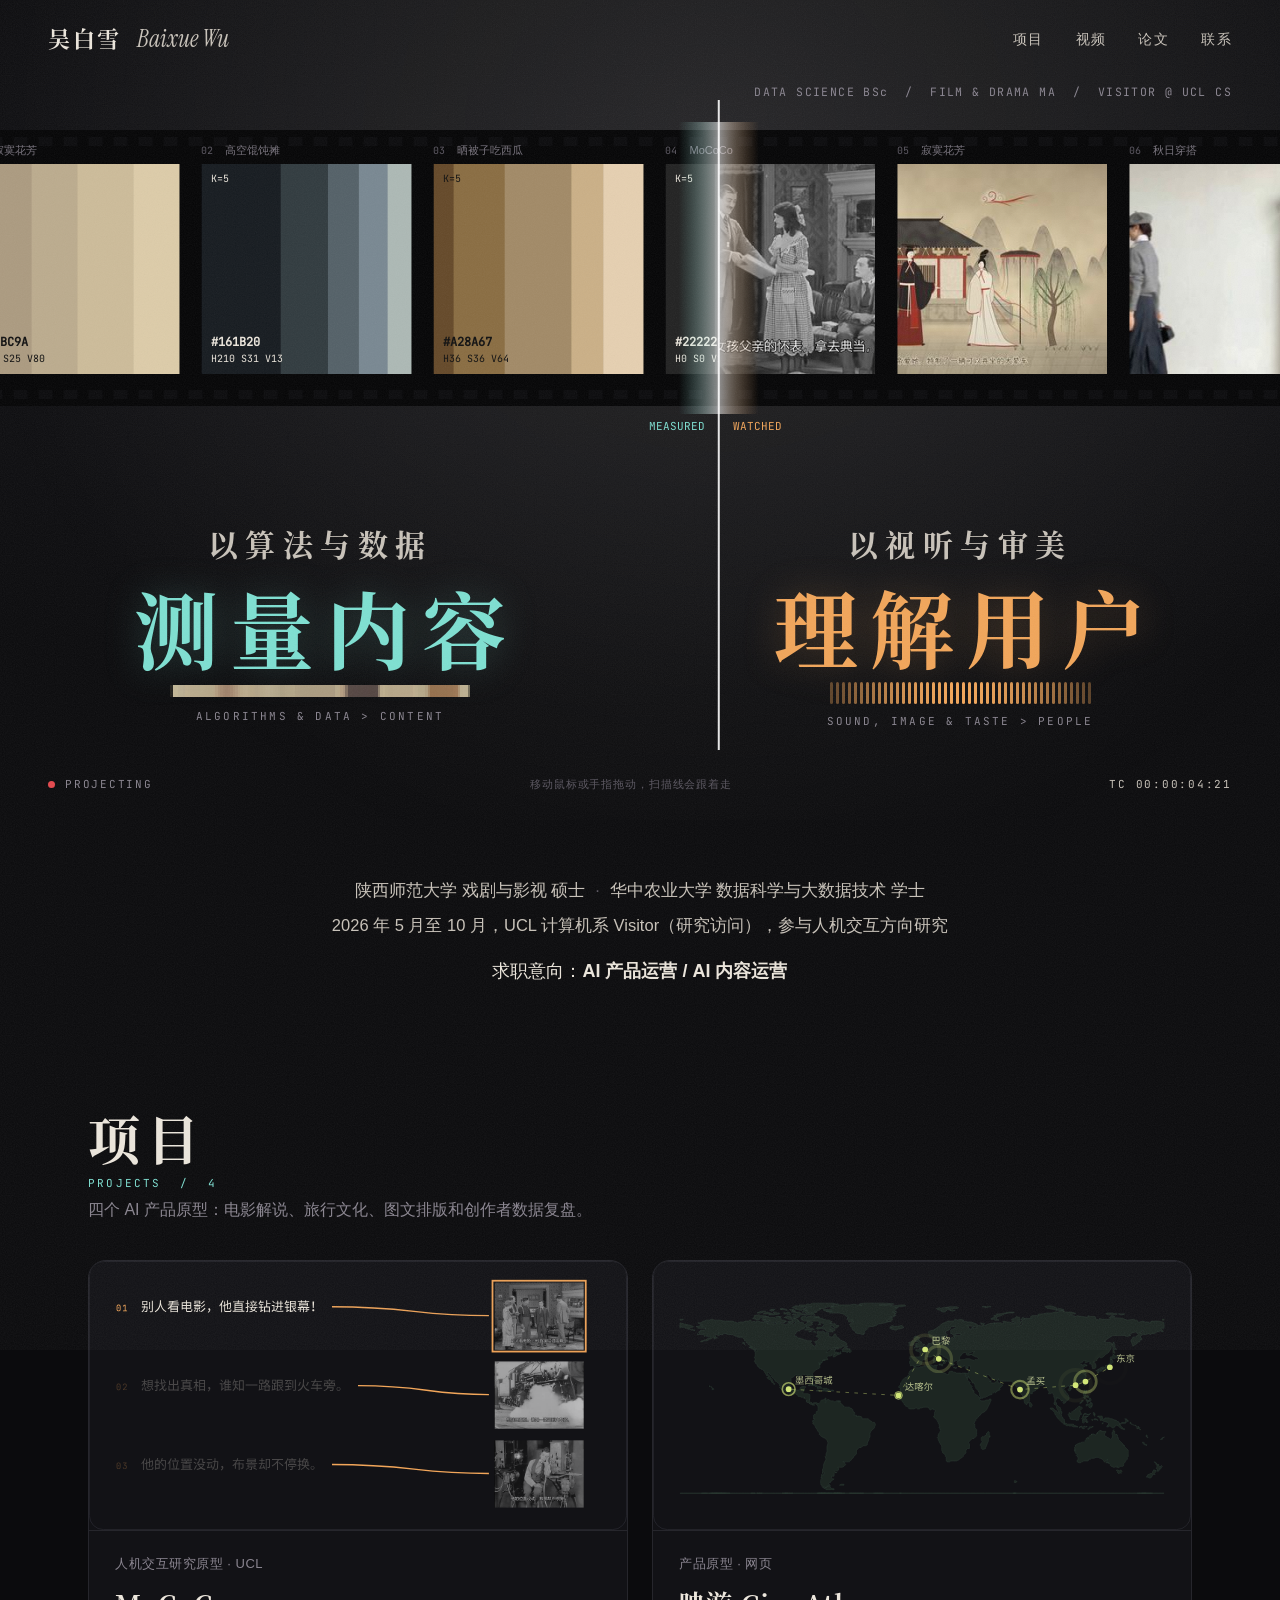
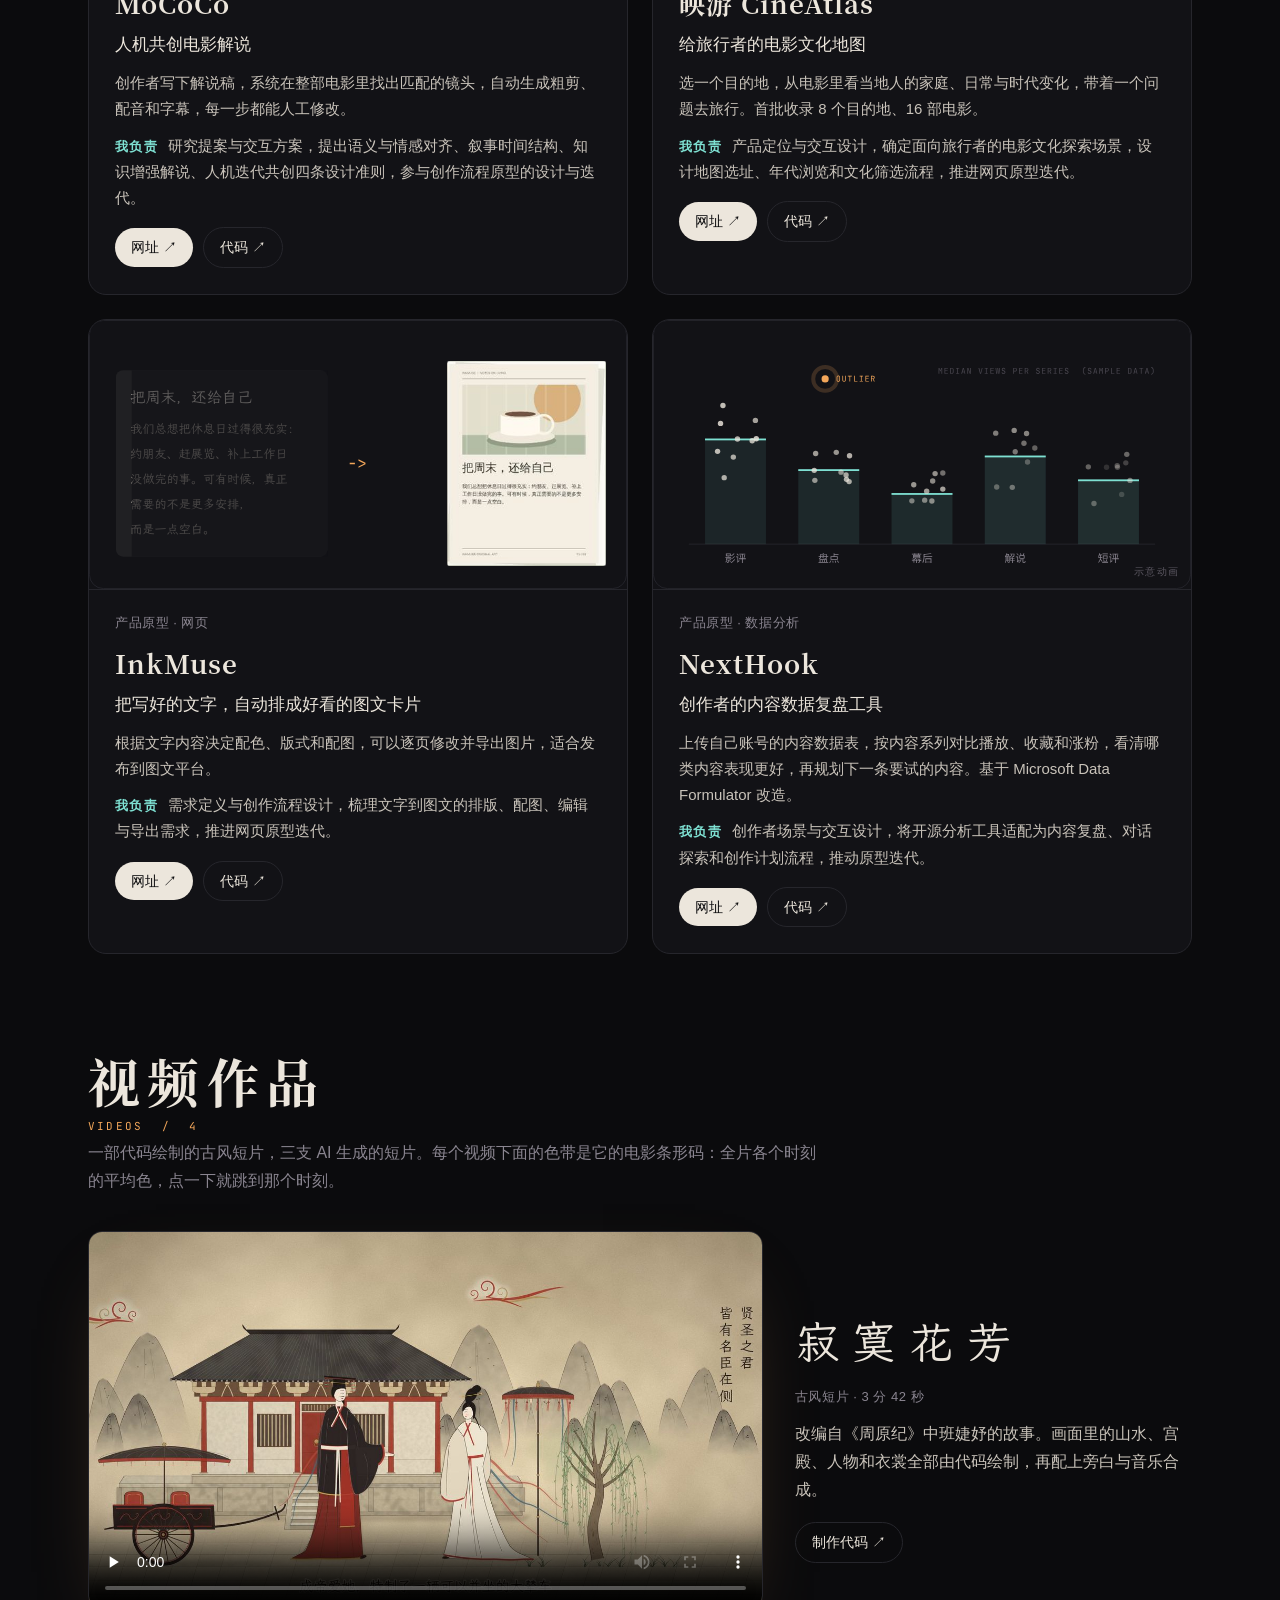
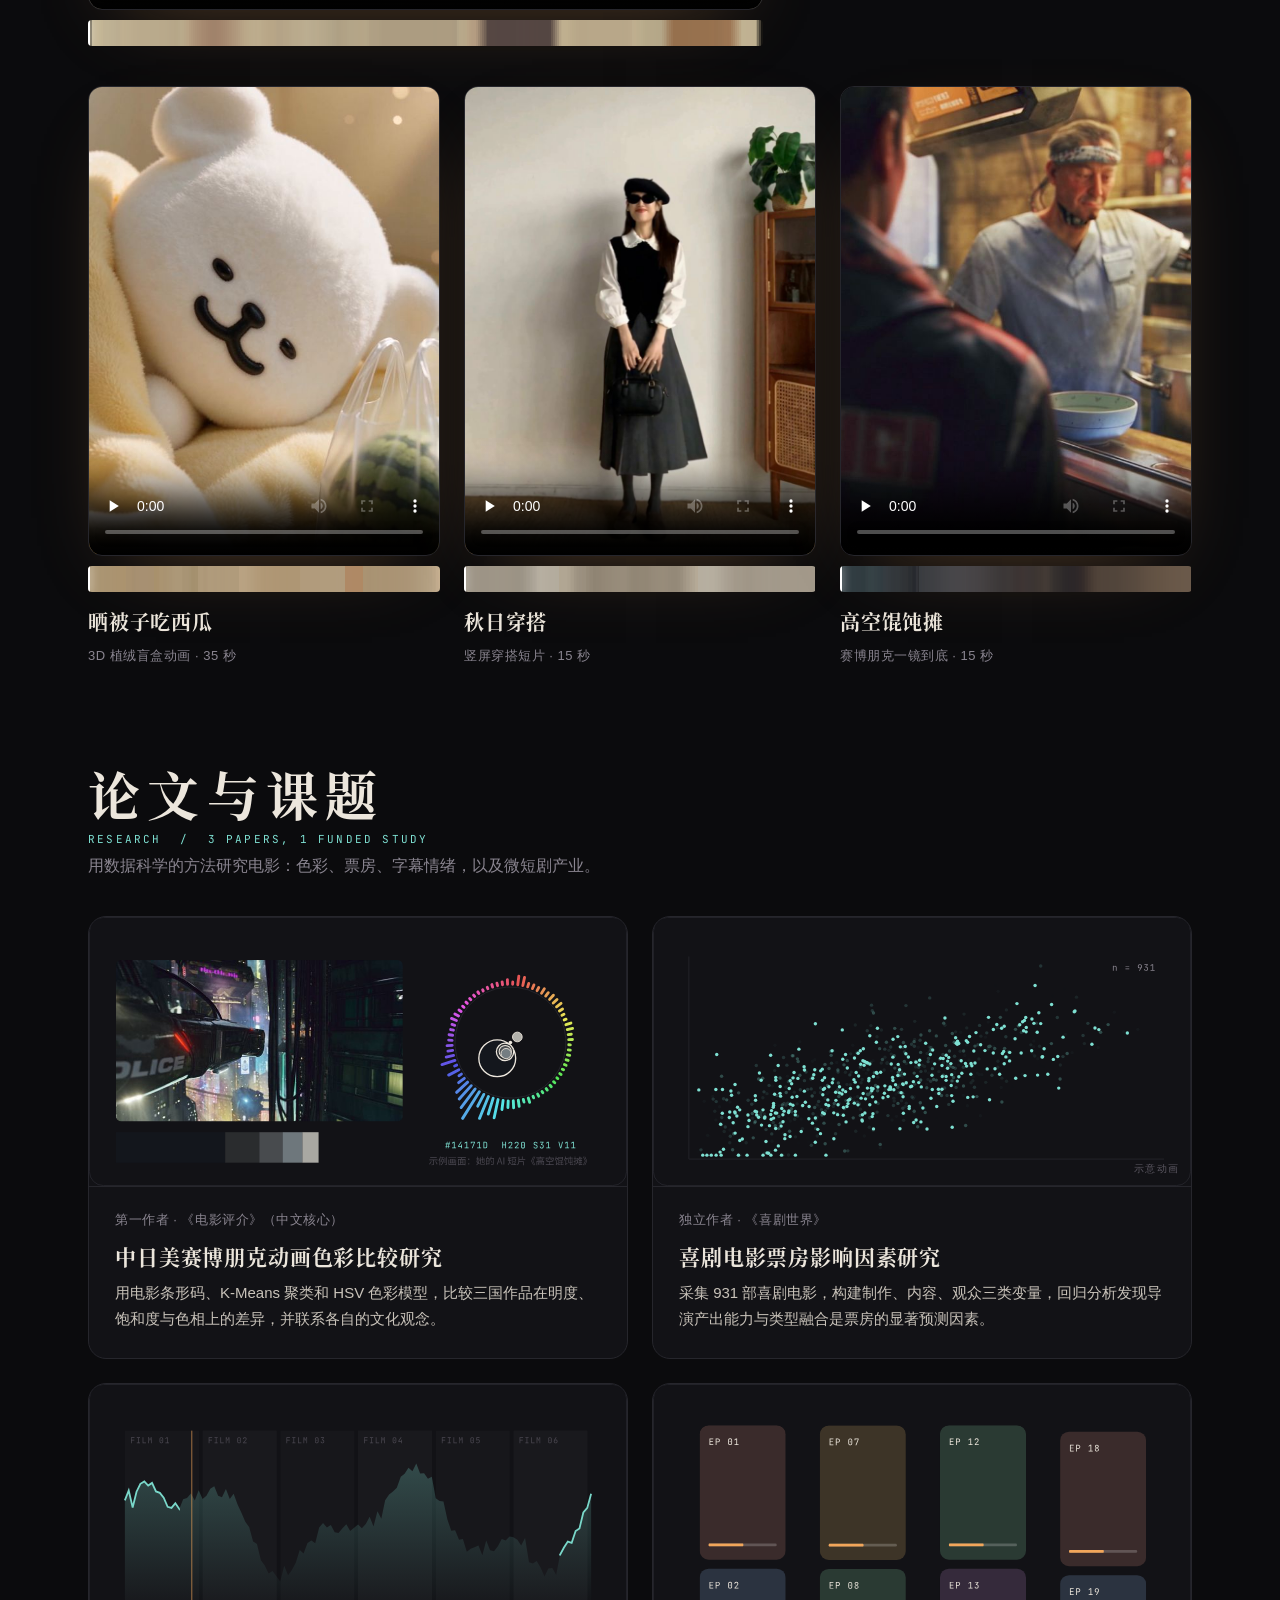
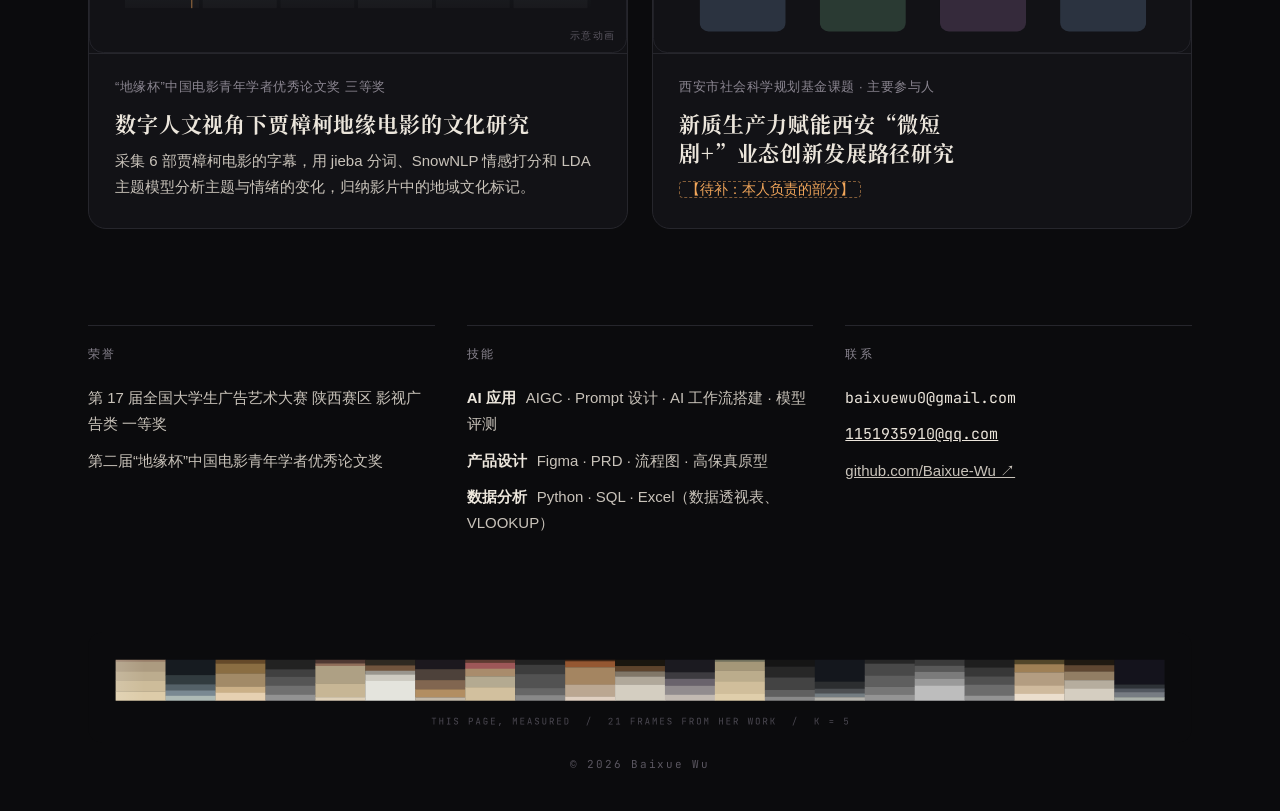
==== index.html @ 9d202439 "Present concise skills and remove obsolete placeholders" ====
<!doctype html>
<html lang="zh-CN">
<head>
<meta charset="utf-8">
<meta name="viewport" content="width=device-width, initial-scale=1, viewport-fit=cover">
<title>吴白雪 Baixue Wu</title>
<meta name="description" content="吴白雪的作品集：AI 产品原型、视频作品与电影数据研究。">
<meta property="og:title" content="吴白雪 Baixue Wu">
<meta property="og:description" content="以算法与数据测量内容，以视听与审美理解用户。">
<meta property="og:image" content="media/video/jimo.jpg">
<link rel="preload" href="assets/fonts/serif-sc.woff2" as="font" type="font/woff2" crossorigin>
<link rel="preload" href="assets/fonts/mono.woff2" as="font" type="font/woff2" crossorigin>
<link rel="stylesheet" href="css/site.css">
</head>
<body>
<div class="grain" aria-hidden="true"></div>

<header class="nav" id="nav">
  <a class="brand" href="#top">吴白雪 <i>Baixue Wu</i></a>
  <nav aria-label="页面导航">
    <a href="#projects">项目</a>
    <a href="#videos">视频</a>
    <a href="#research">论文</a>
    <a href="#contact">联系</a>
  </nav>
</header>

<main id="top">

<section class="hero" id="hero" aria-label="首屏：胶片经过扫描线，左侧是画面的色彩数据，右侧是画面本身">
  <canvas id="reel"></canvas>
  <p class="facts">DATA SCIENCE BSc &nbsp;/&nbsp; FILM &amp; DRAMA MA &nbsp;/&nbsp; VISITOR @ UCL CS</p>
  <div class="slogan">
    <div class="half data">
      <p class="small">以算法与数据</p>
      <p class="big"><span>测量内容</span></p>
      <div class="underline barcode-line" id="sloganBarcode" aria-hidden="true"></div>
      <p class="en">ALGORITHMS &amp; DATA &gt; CONTENT</p>
    </div>
    <div class="half film">
      <p class="small">以视听与审美</p>
      <p class="big"><span>理解用户</span></p>
      <div class="underline wave-line" id="sloganWave" aria-hidden="true"></div>
      <p class="en">SOUND, IMAGE &amp; TASTE &gt; PEOPLE</p>
    </div>
  </div>
  <div class="hero-foot">
    <span><i class="lamp"></i>PROJECTING</span>
    <span class="hint">移动鼠标或手指拖动，扫描线会跟着走</span>
    <span id="tc">TC 00:00:00</span>
  </div>
</section>

<section class="intro">
  <p>陕西师范大学 戏剧与影视 硕士<span class="sep">·</span>华中农业大学 数据科学与大数据技术 学士</p>
  <p>2026 年 5 月至 10 月，UCL 计算机系 Visitor（研究访问），参与人机交互方向研究</p>
  <p class="want">求职意向：<b>AI 产品运营 / AI 内容运营</b></p>
</section>

<section class="block" id="projects">
  <header class="block-head">
    <h2>项目</h2>
    <p class="en">PROJECTS &nbsp;/&nbsp; 4</p>
    <p class="note">四个 AI 产品原型：电影解说、旅行文化、图文排版和创作者数据复盘。</p>
  </header>
  <div class="grid two">
    <article class="card">
      <figure class="vis"><img src="assets/cards/mococo.svg" alt="解说稿逐句连到匹配的电影镜头" loading="lazy"></figure>
      <div class="body">
        <p class="kicker">人机交互研究原型 · UCL</p>
        <h3>MoCoCo</h3>
        <p class="lede">人机共创电影解说</p>
        <p>创作者写下解说稿，系统在整部电影里找出匹配的镜头，自动生成粗剪、配音和字幕，每一步都能人工修改。</p>
        <p class="role"><b>我负责</b>研究提案与交互方案，提出语义与情感对齐、叙事时间结构、知识增强解说、人机迭代共创四条设计准则，参与创作流程原型的设计与迭代。</p>
        <p class="links"><a class="btn" href="https://baixue-wu.github.io/MoCoCo/" target="_blank" rel="noopener">网址 ↗</a><a class="btn ghost" href="https://github.com/Baixue-Wu/MoCoCo" target="_blank" rel="noopener">代码 ↗</a></p>
      </div>
    </article>
    <article class="card">
      <figure class="vis"><img src="assets/cards/cineatlas.svg" alt="世界地图上 8 个目的地依次闪动" loading="lazy"></figure>
      <div class="body">
        <p class="kicker">产品原型 · 网页</p>
        <h3>映游 CineAtlas</h3>
        <p class="lede">给旅行者的电影文化地图</p>
        <p>选一个目的地，从电影里看当地人的家庭、日常与时代变化，带着一个问题去旅行。首批收录 8 个目的地、16 部电影。</p>
        <p class="role"><b>我负责</b>产品定位与交互设计，确定面向旅行者的电影文化探索场景，设计地图选址、年代浏览和文化筛选流程，推进网页原型迭代。</p>
        <p class="links"><a class="btn" href="CineAtlas/" target="_blank" rel="noopener">网址 ↗</a><a class="btn ghost" href="https://github.com/Baixue-Wu/CineAtlas" target="_blank" rel="noopener">代码 ↗</a></p>
      </div>
    </article>
    <article class="card">
      <figure class="vis"><img src="assets/cards/inkmuse.svg" alt="一段文字排成图文卡片" loading="lazy"></figure>
      <div class="body">
        <p class="kicker">产品原型 · 网页</p>
        <h3>InkMuse</h3>
        <p class="lede">把写好的文字，自动排成好看的图文卡片</p>
        <p>根据文字内容决定配色、版式和配图，可以逐页修改并导出图片，适合发布到图文平台。</p>
        <p class="role"><b>我负责</b>需求定义与创作流程设计，梳理文字到图文的排版、配图、编辑与导出需求，推进网页原型迭代。</p>
        <p class="links"><a class="btn" href="InkMuse/" target="_blank" rel="noopener">网址 ↗</a><a class="btn ghost" href="https://github.com/Baixue-Wu/InkMuse" target="_blank" rel="noopener">代码 ↗</a></p>
      </div>
    </article>
    <article class="card">
      <figure class="vis"><img src="assets/cards/nexthook.svg" alt="按内容系列对比的柱状图与单条内容散点" loading="lazy"><figcaption>示意动画</figcaption></figure>
      <div class="body">
        <p class="kicker">产品原型 · 数据分析</p>
        <h3>NextHook</h3>
        <p class="lede">创作者的内容数据复盘工具</p>
        <p>上传自己账号的内容数据表，按内容系列对比播放、收藏和涨粉，看清哪类内容表现更好，再规划下一条要试的内容。基于 Microsoft Data Formulator 改造。</p>
        <p class="role"><b>我负责</b>创作者场景与交互设计，将开源分析工具适配为内容复盘、对话探索和创作计划流程，推动原型迭代。</p>
        <p class="links"><a class="btn" href="NextHook/" target="_blank" rel="noopener">网址 ↗</a><a class="btn ghost" href="https://github.com/Baixue-Wu/NextHook" target="_blank" rel="noopener">代码 ↗</a></p>
      </div>
    </article>
  </div>
</section>

<section class="block" id="videos">
  <header class="block-head">
    <h2>视频作品</h2>
    <p class="en">VIDEOS &nbsp;/&nbsp; 4</p>
    <p class="note">一部代码绘制的古风短片，三支 AI 生成的短片。每个视频下面的色带是它的电影条形码：全片各个时刻的平均色，点一下就跳到那个时刻。</p>
  </header>

  <article class="film feature">
    <div class="screen"><video id="v-jimo" preload="none" controls playsinline poster="media/video/jimo.jpg"><source src="media/video/jimo.mp4" type="video/mp4"></video></div>
    <div class="barcode" data-video="v-jimo" data-barcode="jimo"></div>
    <div class="meta">
      <h3 class="kai">寂寞花芳</h3>
      <p class="kicker">古风短片 · <span data-duration="jimo"></span></p>
      <p>改编自《周原纪》中班婕妤的故事。画面里的山水、宫殿、人物和衣裳全部由代码绘制，再配上旁白与音乐合成。</p>
      <p class="links"><a class="btn ghost" href="https://github.com/Baixue-Wu/Lonely-Flower-Fragrance" target="_blank" rel="noopener">制作代码 ↗</a></p>
    </div>
  </article>

  <div class="grid three">
    <article class="film tall">
      <div class="screen"><video id="v-dog" preload="none" controls playsinline loop poster="media/video/dog.jpg"><source src="media/video/dog.mp4" type="video/mp4"></video></div>
      <div class="barcode" data-video="v-dog" data-barcode="dog"></div>
      <h3>晒被子吃西瓜</h3>
      <p class="kicker">3D 植绒盲盒动画 · <span data-duration="dog"></span></p>
    </article>
    <article class="film tall">
      <div class="screen"><video id="v-ootd" preload="none" controls playsinline loop poster="media/video/ootd.jpg"><source src="media/video/ootd.mp4" type="video/mp4"></video></div>
      <div class="barcode" data-video="v-ootd" data-barcode="ootd"></div>
      <h3>秋日穿搭</h3>
      <p class="kicker">竖屏穿搭短片 · <span data-duration="ootd"></span></p>
    </article>
    <article class="film tall">
      <div class="screen"><video id="v-cyber" preload="none" controls playsinline loop poster="media/video/cyber.jpg"><source src="media/video/cyber.mp4" type="video/mp4"></video></div>
      <div class="barcode" data-video="v-cyber" data-barcode="cyber"></div>
      <h3>高空馄饨摊</h3>
      <p class="kicker">赛博朋克一镜到底 · <span data-duration="cyber"></span></p>
    </article>
  </div>
</section>

<section class="block" id="research">
  <header class="block-head">
    <h2>论文与课题</h2>
    <p class="en">RESEARCH &nbsp;/&nbsp; 3 PAPERS, 1 FUNDED STUDY</p>
    <p class="note">用数据科学的方法研究电影：色彩、票房、字幕情绪，以及微短剧产业。</p>
  </header>
  <div class="grid two">
    <article class="card paper">
      <figure class="vis"><img src="assets/cards/color.svg" alt="一帧画面的色相分布环与 K-Means 色板" loading="lazy"></figure>
      <div class="body">
        <p class="kicker">第一作者 · 《电影评介》（中文核心）</p>
        <h3>中日美赛博朋克动画色彩比较研究</h3>
        <p>用电影条形码、K-Means 聚类和 HSV 色彩模型，比较三国作品在明度、饱和度与色相上的差异，并联系各自的文化观念。</p>
      </div>
    </article>
    <article class="card paper">
      <figure class="vis"><img src="assets/cards/boxoffice.svg" alt="散点与回归线" loading="lazy"><figcaption>示意动画</figcaption></figure>
      <div class="body">
        <p class="kicker">独立作者 · 《喜剧世界》</p>
        <h3>喜剧电影票房影响因素研究</h3>
        <p>采集 931 部喜剧电影，构建制作、内容、观众三类变量，回归分析发现导演产出能力与类型融合是票房的显著预测因素。</p>
      </div>
    </article>
    <article class="card paper">
      <figure class="vis"><img src="assets/cards/jia.svg" alt="六部电影的情绪曲线" loading="lazy"><figcaption>示意动画</figcaption></figure>
      <div class="body">
        <p class="kicker">“地缘杯”中国电影青年学者优秀论文奖 三等奖</p>
        <h3>数字人文视角下贾樟柯地缘电影的文化研究</h3>
        <p>采集 6 部贾樟柯电影的字幕，用 jieba 分词、SnowNLP 情感打分和 LDA 主题模型分析主题与情绪的变化，归纳影片中的地域文化标记。</p>
      </div>
    </article>
    <article class="card paper">
      <figure class="vis"><img src="assets/cards/microdrama.svg" alt="竖屏短剧剧集在滚动" loading="lazy"></figure>
      <div class="body">
        <p class="kicker">西安市社会科学规划基金课题 · 主要参与人</p>
        <h3>新质生产力赋能西安“微短剧+”业态创新发展路径研究</h3>
        <p><mark class="todo">【待补：本人负责的部分】</mark></p>
      </div>
    </article>
  </div>
</section>

<section class="block more" id="contact">
  <div class="col">
    <h4>荣誉</h4>
    <p>第 17 届全国大学生广告艺术大赛 陕西赛区 影视广告类 一等奖</p>
    <p>第二届“地缘杯”中国电影青年学者优秀论文奖</p>
  </div>
  <div class="col">
    <h4>技能</h4>
    <p><b>AI 应用</b>AIGC · Prompt 设计 · AI 工作流搭建 · 模型评测</p>
    <p><b>产品设计</b>Figma · PRD · 流程图 · 高保真原型</p>
    <p><b>数据分析</b>Python · SQL · Excel（数据透视表、VLOOKUP）</p>
  </div>
  <div class="col">
    <h4>联系</h4>
    <p class="mail">baixuewu0@gmail.com</p>
    <p class="mail"><a href="mailto:1151935910@qq.com">1151935910@qq.com</a></p>
    <p><a href="https://github.com/Baixue-Wu" target="_blank" rel="noopener">github.com/Baixue-Wu ↗</a></p>
  </div>
</section>

<footer class="foot">
  <img src="assets/cards/palettes.svg" alt="本页 21 帧画面的色板" loading="lazy">
  <p>© 2026 Baixue Wu</p>
</footer>

</main>
<script src="js/hero.js"></script>
<script src="js/site.js"></script>
</body>
</html>
---- css/site.css ----
/* A dark projection room: data in cyan, film in amber, everything else stays quiet. */
@font-face { font-family: "SiteSerif"; src: url("../assets/fonts/serif-sc.woff2") format("woff2"); font-weight: 700; font-display: swap; }
@font-face { font-family: "SiteKai"; src: url("../assets/fonts/kai.woff2") format("woff2"); font-display: swap; }
@font-face { font-family: "SiteDisplay"; src: url("../assets/fonts/display.woff2") format("woff2"); font-style: italic; font-display: swap; }
@font-face { font-family: "SiteMono"; src: url("../assets/fonts/mono.woff2") format("woff2"); font-display: swap; }

:root {
  --bg: #0b0b0d;
  --panel: #121216;
  --line: #26262c;
  --ink: #ece6dc;
  --ink-2: #c9c3ba;
  --muted: #8a8590;
  --dim: #5a5660;
  --cyan: #7ee0d2;
  --amber: #f2a65a;
  --serif: "SiteSerif", "Noto Serif SC", "Songti SC", "SimSun", serif;
  --kai: "SiteKai", "Kaiti SC", "STKaiti", "KaiTi", serif;
  --display: "SiteDisplay", Georgia, serif;
  --mono: "SiteMono", ui-monospace, Menlo, Consolas, monospace;
  --sans: -apple-system, BlinkMacSystemFont, "PingFang SC", "Hiragino Sans GB", "Microsoft YaHei", "Noto Sans SC", sans-serif;
  --gutter: clamp(16px, 4vw, 48px);
  color-scheme: dark;
}

* { box-sizing: border-box; }
html { scroll-behavior: smooth; }
body { margin: 0; background: var(--bg); color: var(--ink); font: 16px/1.75 var(--sans); -webkit-font-smoothing: antialiased; }
img, video { display: block; max-width: 100%; }
a { color: inherit; }
a:focus-visible, .barcode:focus-visible { outline: 2px solid var(--cyan); outline-offset: 3px; }
p { margin: 0; }

/* film grain over everything */
.grain { position: fixed; inset: -50%; pointer-events: none; z-index: 50; opacity: .07;
  background-image: url("data:image/svg+xml,%3Csvg xmlns='http://www.w3.org/2000/svg' width='160' height='160'%3E%3Cfilter id='n'%3E%3CfeTurbulence type='fractalNoise' baseFrequency='.9' numOctaves='2' stitchTiles='stitch'/%3E%3CfeColorMatrix type='saturate' values='0'/%3E%3C/filter%3E%3Crect width='160' height='160' filter='url(%23n)'/%3E%3C/svg%3E");
  animation: grain 1s steps(6) infinite; }
@keyframes grain { 0% { transform: translate(0, 0); } 33% { transform: translate(-3%, 2%); } 66% { transform: translate(2%, -3%); } 100% { transform: translate(0, 0); } }

/* navigation */
.nav { position: fixed; top: 0; left: 0; right: 0; z-index: 40; display: flex; align-items: center; justify-content: space-between; gap: 16px;
  padding: calc(env(safe-area-inset-top, 0px) + 18px) var(--gutter) 14px; transition: background .3s, border-color .3s; border-bottom: 1px solid transparent; }
.nav.solid { background: rgba(11, 11, 13, .82); backdrop-filter: blur(10px); border-color: var(--line); }
.brand { font-family: var(--serif); font-size: 22px; letter-spacing: .12em; text-decoration: none; white-space: nowrap; }
.brand i { font-family: var(--display); letter-spacing: 0; color: var(--ink-2); font-size: 24px; margin-left: 6px; }
.nav nav { display: flex; gap: clamp(14px, 3vw, 32px); }
.nav nav a { font-size: 14px; color: var(--ink-2); text-decoration: none; letter-spacing: .1em; }
.nav nav a:hover { color: var(--ink); }

/* hero */
.hero { position: relative; height: clamp(600px, 92vh, 820px); overflow: hidden; touch-action: pan-y; cursor: ew-resize;
  background: radial-gradient(120% 80% at 50% 30%, #141418 0%, var(--bg) 70%); }
.hero canvas { position: absolute; inset: 0; width: 100%; height: 100%; }
.facts { position: absolute; top: 84px; right: var(--gutter); font: 11.5px var(--mono); letter-spacing: .12em; color: var(--muted); }
.slogan { position: absolute; left: 0; right: 0; bottom: 92px; display: grid; grid-template-columns: 1fr 1fr; pointer-events: none; }
.half { text-align: center; padding-inline: 16px; display: grid; justify-items: center; gap: 6px; }
.small { font-family: var(--serif); font-size: clamp(18px, 2.4vw, 30px); letter-spacing: .25em; color: var(--ink-2); }
.big { font-family: var(--serif); font-size: clamp(42px, 6.6vw, 84px); line-height: 1.1; letter-spacing: .14em; margin-right: -.14em; }
.big span { background-size: 300% 100%; -webkit-background-clip: text; background-clip: text; color: transparent; animation: shine 7s ease-in-out infinite; }
.data .big span { background-image: linear-gradient(100deg, var(--cyan) 42%, #ffffff 50%, var(--cyan) 58%); filter: drop-shadow(0 0 18px rgba(126, 224, 210, .25)); }
.film .big span { background-image: linear-gradient(100deg, var(--amber) 42%, #fff4e4 50%, var(--amber) 58%); filter: drop-shadow(0 0 18px rgba(242, 166, 90, .25)); animation-delay: 3.5s; }
@keyframes shine { 0% { background-position: 100% 0; } 45%, 100% { background-position: 0 0; } }
.en { font: 11px var(--mono); letter-spacing: .2em; color: var(--muted); }
.underline { width: min(300px, 70%); height: 12px; display: flex; align-items: center; }
.barcode-line { transform-origin: left; animation: measure 7s cubic-bezier(.6, 0, .2, 1) infinite; }
.barcode-line i { flex: 1; height: 100%; }
@keyframes measure { 0% { transform: scaleX(0); } 50%, 85% { transform: scaleX(1); } 100% { transform: scaleX(1); opacity: 0; } }
.wave-line { gap: 3px; justify-content: center; height: 22px; }
.wave-line i { width: 3px; height: 100%; border-radius: 2px; background: var(--amber); animation: wave 1.3s ease-in-out infinite alternate; }
@keyframes wave { from { transform: scaleY(.15); } to { transform: scaleY(1); } }
.hero-foot { position: absolute; left: var(--gutter); right: var(--gutter); bottom: 28px; display: flex; justify-content: space-between; gap: 16px;
  font: 11px var(--mono); letter-spacing: .16em; color: var(--muted); }
.hero-foot .hint { color: var(--dim); letter-spacing: .08em; font-family: var(--sans); }
.lamp { display: inline-block; width: 7px; height: 7px; border-radius: 50%; background: #e5484d; margin-right: 10px; animation: blink 1.2s steps(2) infinite; }
@keyframes blink { 50% { opacity: 0; } }
#tc { font-variant-numeric: tabular-nums; color: var(--ink-2); }

/* intro */
.intro { padding: 56px var(--gutter) 24px; display: grid; gap: 6px; justify-items: center; text-align: center; color: var(--ink-2); font-size: 16.5px; }
.intro .sep { color: var(--dim); margin-inline: 10px; }
.intro .want { margin-top: 10px; color: var(--ink); font-size: 18px; }

/* sections */
.block { max-width: 1200px; margin: 0 auto; padding: 96px var(--gutter) 0; scroll-margin-top: 40px; }
.block-head { display: grid; gap: 6px; margin-bottom: 36px; }
.block-head h2 { font-family: var(--serif); font-size: clamp(34px, 4.4vw, 52px); letter-spacing: .14em; margin: 0; line-height: 1.2; }
.block-head .note { color: var(--muted); max-width: 46em; }
#projects .en, #research .en { color: var(--cyan); }
#videos .en { color: var(--amber); }

.grid { display: grid; gap: 24px; }
.grid.two { grid-template-columns: repeat(2, minmax(0, 1fr)); }
.grid.three { grid-template-columns: repeat(3, minmax(0, 1fr)); }

.card { background: var(--panel); border: 1px solid var(--line); border-radius: 18px; overflow: hidden; display: flex; flex-direction: column; min-width: 0;
  transition: border-color .3s, transform .3s; }
.card:hover { border-color: #3a3a44; transform: translateY(-3px); }
.vis { position: relative; margin: 0; border-bottom: 1px solid var(--line); overflow: hidden; }
.vis img { width: 100%; aspect-ratio: 2 / 1; }
.vis::after { content: ""; position: absolute; top: 0; bottom: 0; width: 2px; left: -4px; background: var(--cyan); box-shadow: 0 0 18px 4px rgba(126, 224, 210, .45); opacity: 0; }
.card:hover .vis::after { animation: scan 1.4s cubic-bezier(.6, 0, .2, 1); }
@keyframes scan { 0% { left: -4px; opacity: 1; } 90% { opacity: 1; } 100% { left: 100%; opacity: 0; } }
.vis figcaption { position: absolute; right: 12px; bottom: 10px; font: 10px var(--mono); letter-spacing: .12em; color: var(--dim); }
.body { padding: 22px 26px 26px; display: grid; gap: 10px; align-content: start; }
.kicker { font-size: 13px; color: var(--muted); letter-spacing: .04em; }
.card h3, .film h3 { margin: 0; font-family: var(--serif); font-size: 26px; line-height: 1.35; letter-spacing: .04em; text-wrap: balance; }
.paper h3 { font-size: 21px; }
.lede { color: var(--ink); font-size: 17px; }
.body > p:not(.kicker):not(.lede):not(.links) { color: var(--ink-2); font-size: 15px; }
.role b { color: var(--cyan); font-weight: 600; margin-right: 10px; font-size: 13px; letter-spacing: .1em; }
.links { display: flex; flex-wrap: wrap; gap: 10px; align-items: center; margin-top: 6px; }
.btn { display: inline-flex; align-items: center; padding: 7px 16px; border-radius: 999px; font-size: 14px; text-decoration: none; background: var(--ink); color: var(--bg); transition: background .2s; }
.btn:hover { background: #ffffff; }
.btn.ghost { background: transparent; color: var(--ink); border: 1px solid var(--line); }
.btn.ghost:hover { border-color: var(--ink-2); }
.todo { background: none; color: var(--amber); border: 1px dashed rgba(242, 166, 90, .5); border-radius: 4px; padding: 0 6px; font-size: .9em; }

/* videos */
.film { min-width: 0; display: grid; gap: 10px; align-content: start; }
.screen { position: relative; border-radius: 14px; overflow: hidden; background: #000; border: 1px solid var(--line); box-shadow: 0 30px 80px -40px rgba(242, 166, 90, .35); }
.screen video { width: 100%; height: 100%; object-fit: cover; }
.feature { grid-template-columns: minmax(0, 1.7fr) minmax(0, 1fr); column-gap: 32px; margin-bottom: 40px; }
.feature .screen { aspect-ratio: 16 / 9; grid-column: 1; }
.feature .barcode { grid-column: 1; }
.feature .meta { grid-column: 2; grid-row: 1 / span 2; display: grid; gap: 12px; align-content: center; }
.feature .meta p:not(.kicker) { color: var(--ink-2); }
.kai { font-family: var(--kai) !important; font-size: 44px !important; letter-spacing: .3em !important; font-weight: 400; }
.tall .screen { aspect-ratio: 3 / 4; }
.tall h3 { font-size: 20px; margin-top: 6px; }
.barcode { position: relative; display: flex; height: 26px; border-radius: 4px; overflow: hidden; cursor: pointer; }
.barcode i { flex: 1; height: 100%; }
.barcode .head { position: absolute; top: -2px; bottom: -2px; width: 2px; background: #fff; box-shadow: 0 0 10px #fff; left: 0; pointer-events: none; transition: left .2s linear; }
.barcode .tip { position: absolute; top: -26px; font: 10px var(--mono); color: var(--ink); background: var(--panel); border: 1px solid var(--line); padding: 1px 6px; border-radius: 4px; transform: translateX(-50%); pointer-events: none; opacity: 0; }
.barcode:hover .tip { opacity: 1; }
.process { margin-top: 28px; display: flex; flex-wrap: wrap; gap: 10px; align-items: center; color: var(--ink-2); font-size: 14px; }
.process b { color: var(--ink); margin-right: 6px; font-weight: 600; }
.process span:not(.tools) { border: 1px solid rgba(242, 166, 90, .5); border-radius: 999px; padding: 3px 14px; }
.process span:not(.tools):not(:last-of-type)::after { content: ""; }
.process .tools { color: var(--muted); margin-left: auto; font-size: 13px; }

/* more */
.more { display: grid; grid-template-columns: repeat(3, minmax(0, 1fr)); gap: 32px; }
.more h4 { margin: 0 0 12px; font: 12px var(--mono); letter-spacing: .2em; color: var(--muted); }
.more .col { display: grid; gap: 10px; align-content: start; border-top: 1px solid var(--line); padding-top: 20px; color: var(--ink-2); font-size: 15px; }
.more b { color: var(--ink); margin-right: 10px; font-weight: 600; }
.mail { font-family: var(--mono); color: var(--ink); user-select: all; }

.foot { max-width: 1200px; margin: 0 auto; padding: 96px var(--gutter) calc(env(safe-area-inset-bottom, 0px) + 40px); display: grid; gap: 14px; }
.foot p { font: 11px var(--mono); letter-spacing: .16em; color: var(--dim); text-align: center; }

@media (max-width: 860px) {
  .grid.two, .more { grid-template-columns: minmax(0, 1fr); }
  .feature { grid-template-columns: minmax(0, 1fr); }
  .feature .meta { grid-column: 1; grid-row: auto; }
  .facts, .hero-foot .hint { display: none; }
}
@media (max-width: 640px) {
  .grid.three { grid-template-columns: minmax(0, 1fr); }
  .slogan { grid-template-columns: minmax(0, 1fr); gap: 24px; bottom: 76px; }
  .nav nav { gap: 12px; }
  .brand i { display: none; }
  .body { padding: 18px 18px 22px; }
}
@media (prefers-reduced-motion: reduce) {
  *, *::before, *::after { animation: none !important; transition: none !important; }
  html { scroll-behavior: auto; }
}
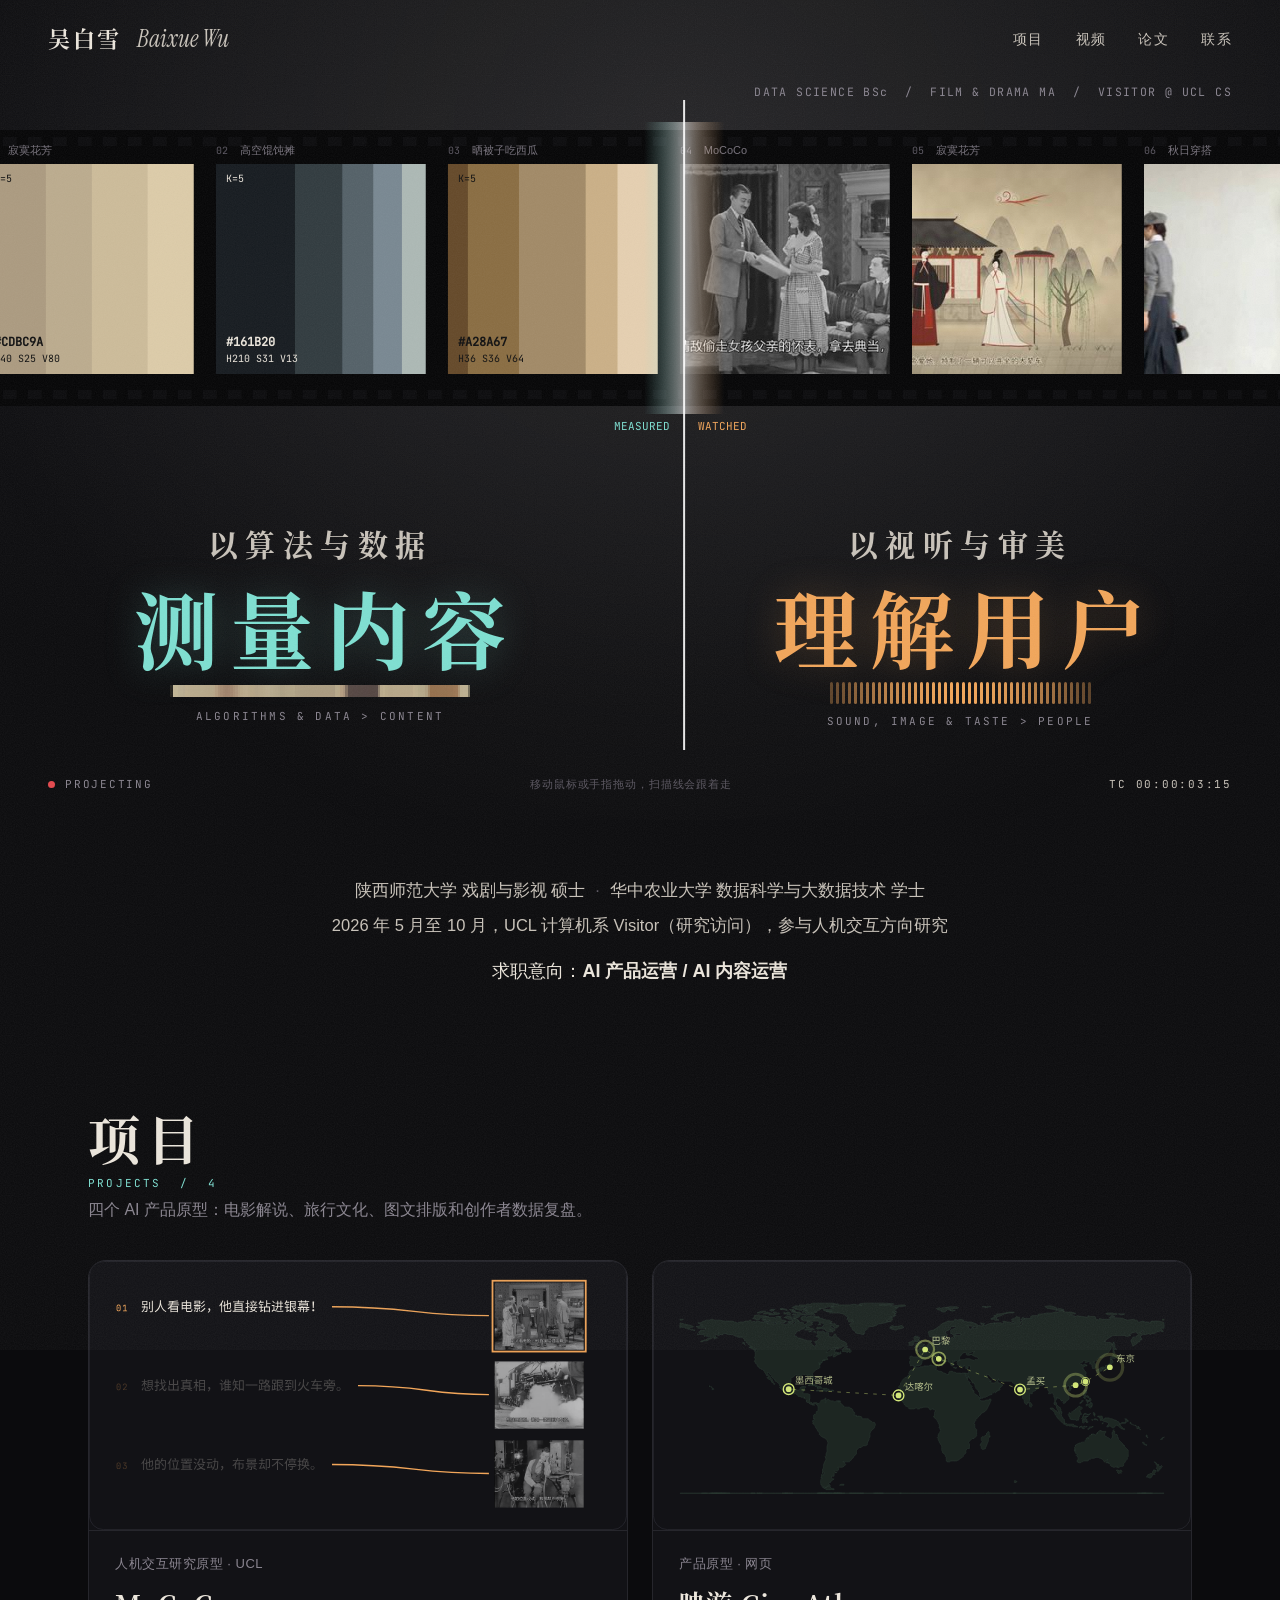
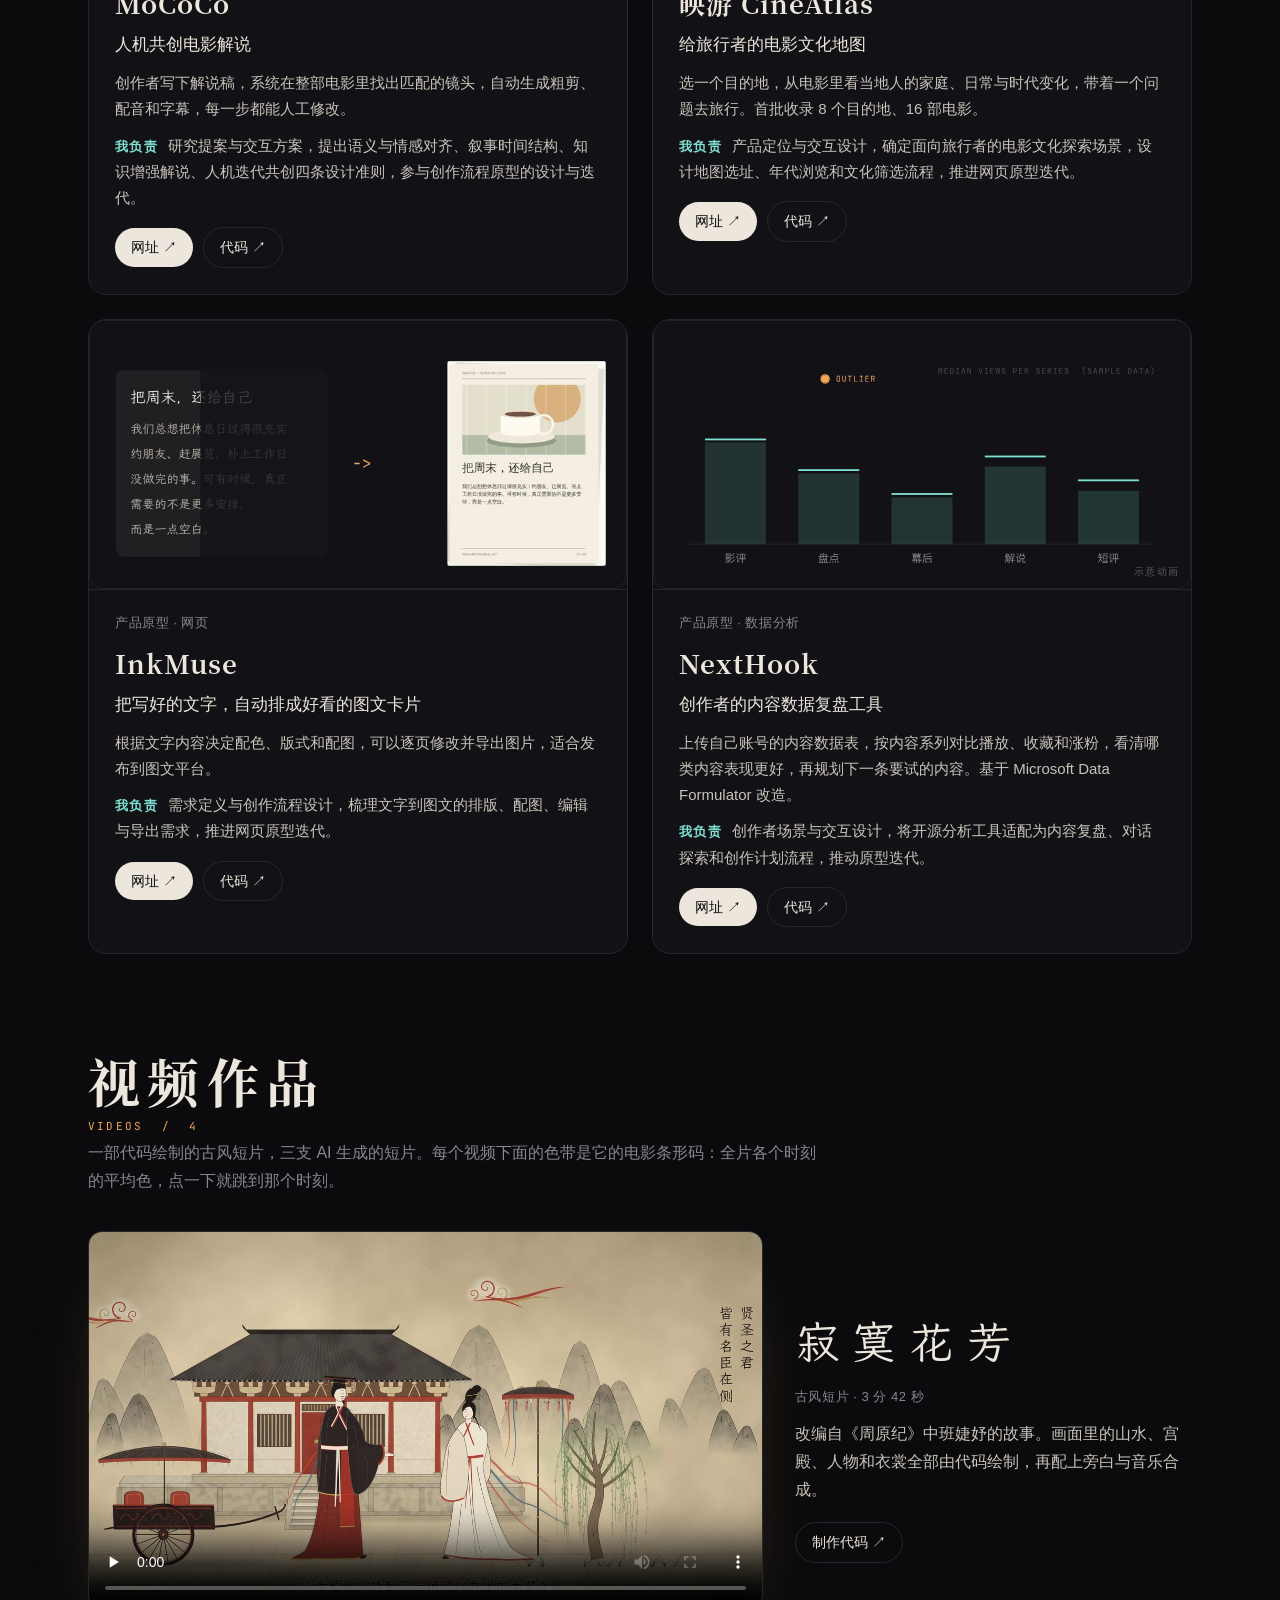
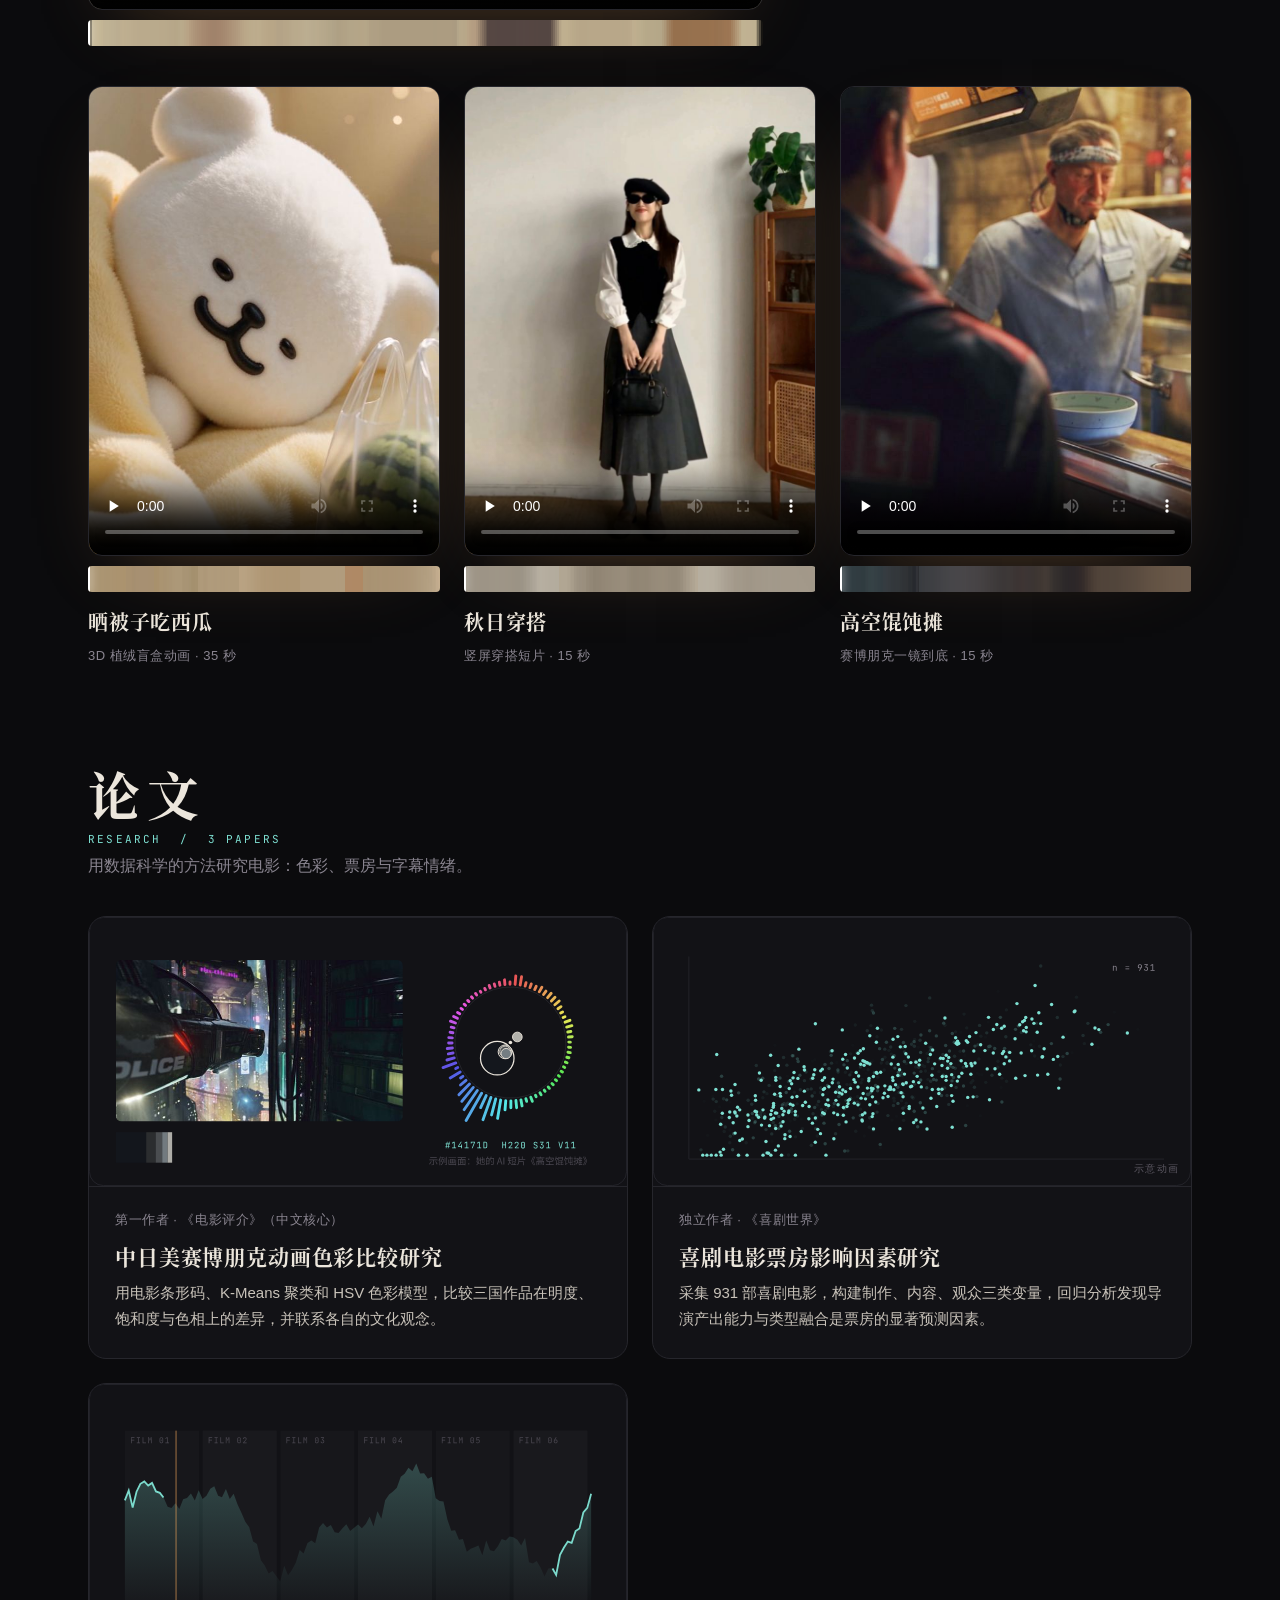
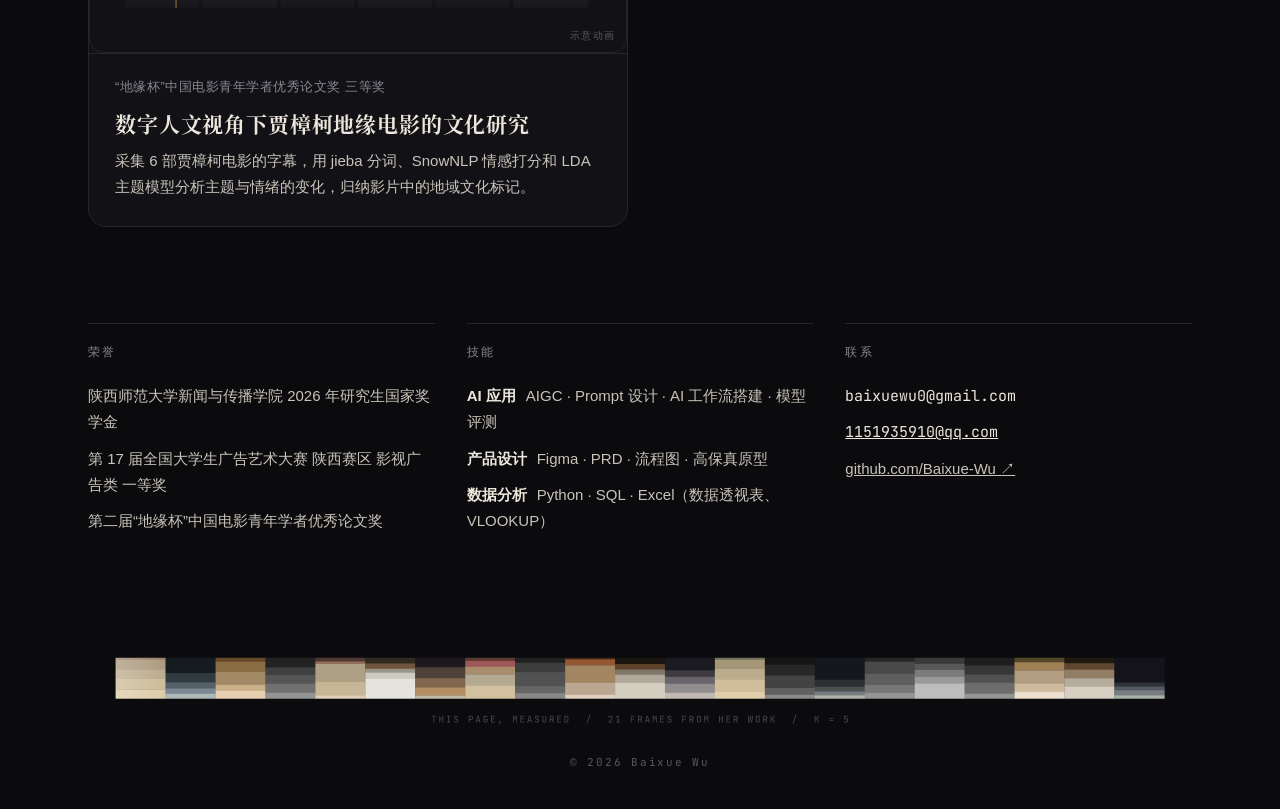
==== commit ee3c1426: "Add national scholarship and retain three papers" ====
--- a/index.html
+++ b/index.html
@@ -153,9 +153,9 @@
 
 <section class="block" id="research">
   <header class="block-head">
-    <h2>论文与课题</h2>
-    <p class="en">RESEARCH &nbsp;/&nbsp; 3 PAPERS, 1 FUNDED STUDY</p>
-    <p class="note">用数据科学的方法研究电影：色彩、票房、字幕情绪，以及微短剧产业。</p>
+    <h2>论文</h2>
+    <p class="en">RESEARCH &nbsp;/&nbsp; 3 PAPERS</p>
+    <p class="note">用数据科学的方法研究电影：色彩、票房与字幕情绪。</p>
   </header>
   <div class="grid two">
     <article class="card paper">
@@ -182,20 +182,13 @@
         <p>采集 6 部贾樟柯电影的字幕，用 jieba 分词、SnowNLP 情感打分和 LDA 主题模型分析主题与情绪的变化，归纳影片中的地域文化标记。</p>
       </div>
     </article>
-    <article class="card paper">
-      <figure class="vis"><img src="assets/cards/microdrama.svg" alt="竖屏短剧剧集在滚动" loading="lazy"></figure>
-      <div class="body">
-        <p class="kicker">西安市社会科学规划基金课题 · 主要参与人</p>
-        <h3>新质生产力赋能西安“微短剧+”业态创新发展路径研究</h3>
-        <p><mark class="todo">【待补：本人负责的部分】</mark></p>
-      </div>
-    </article>
   </div>
 </section>
 
 <section class="block more" id="contact">
   <div class="col">
     <h4>荣誉</h4>
+    <p>陕西师范大学新闻与传播学院 2026 年研究生国家奖学金</p>
     <p>第 17 届全国大学生广告艺术大赛 陕西赛区 影视广告类 一等奖</p>
     <p>第二届“地缘杯”中国电影青年学者优秀论文奖</p>
   </div>
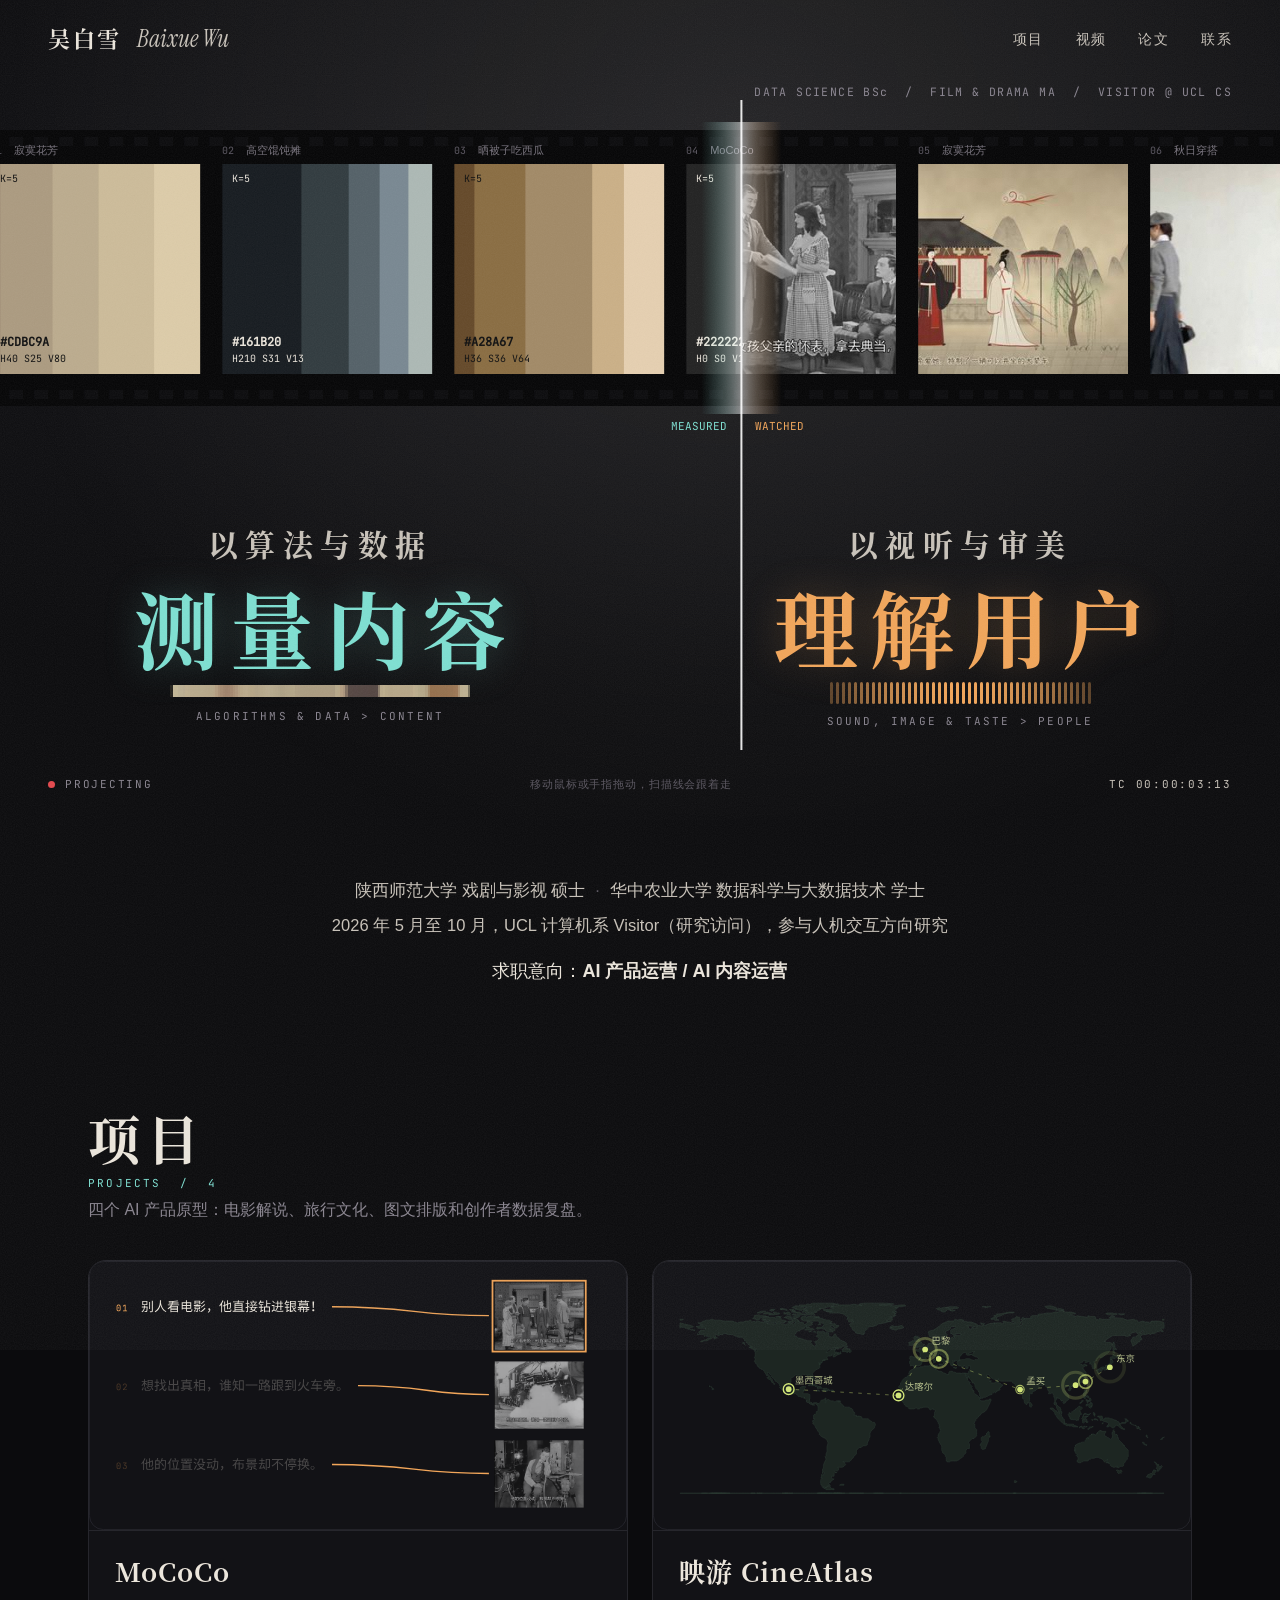
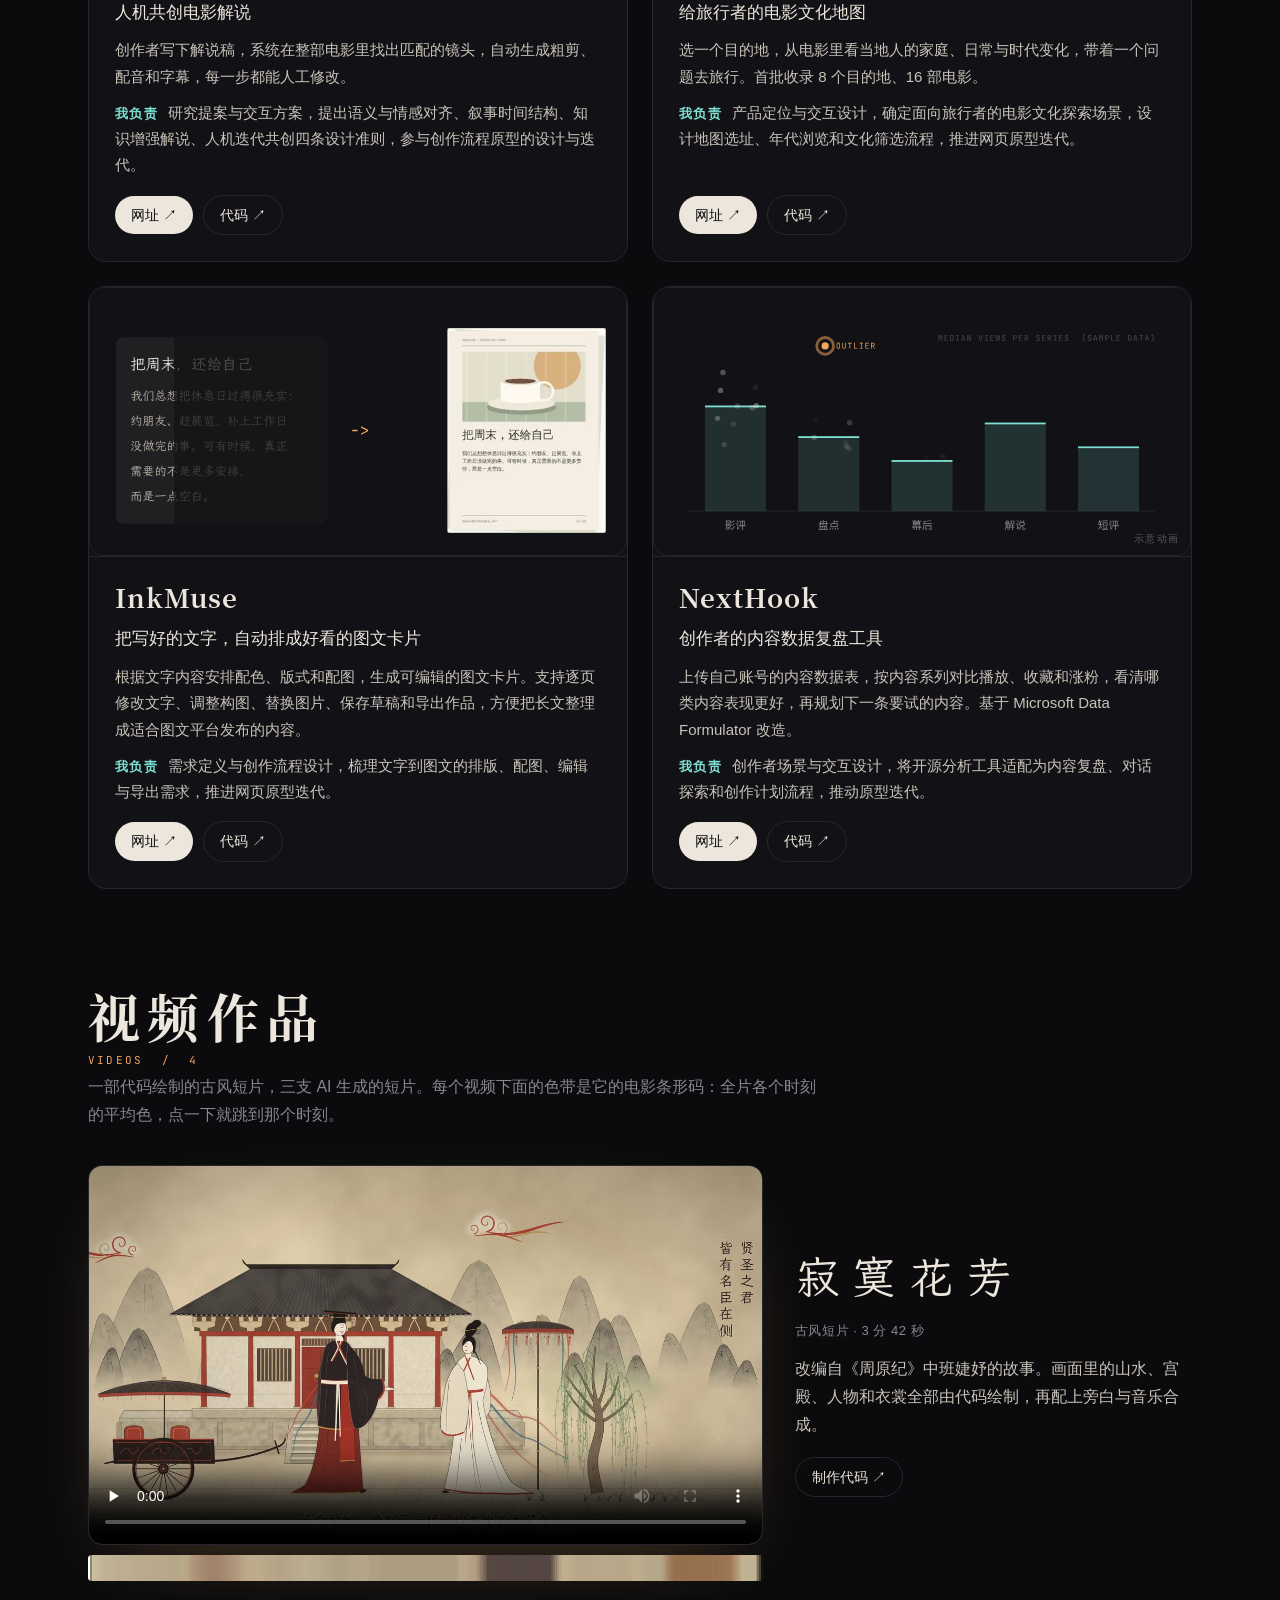
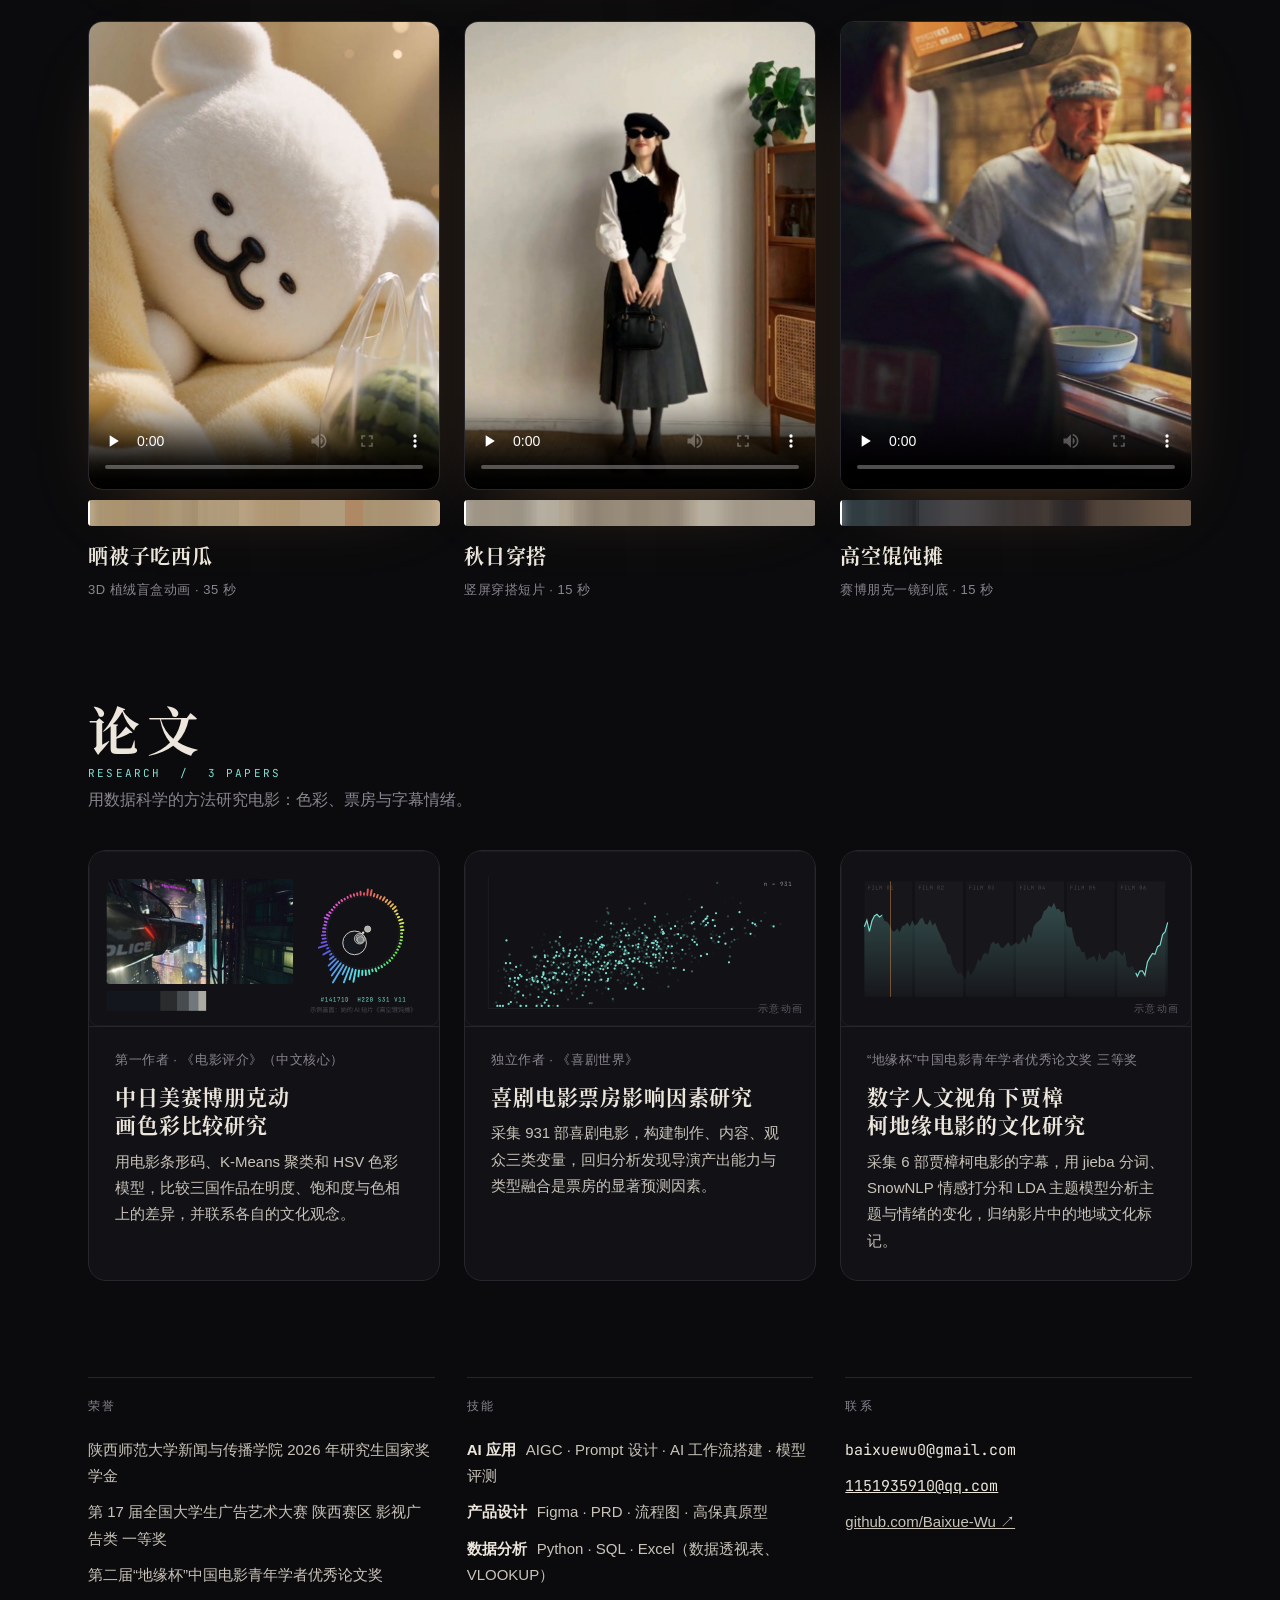
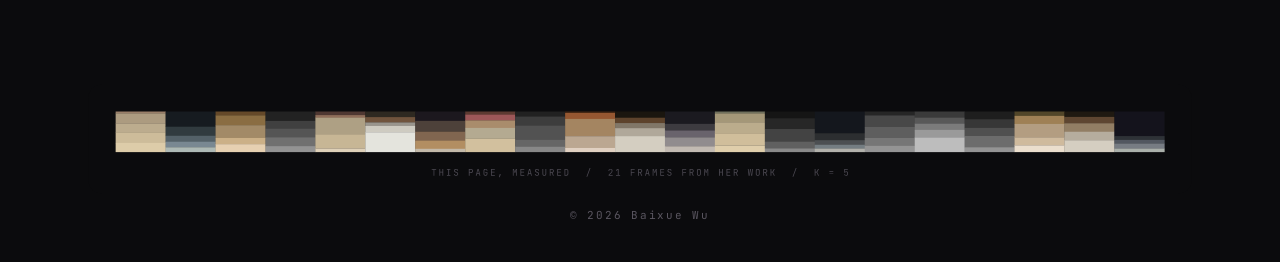
==== commit 5d608279: "Align project links and arrange papers in three columns" ====
--- a/index.html
+++ b/index.html
@@ -67,7 +67,6 @@
     <article class="card">
       <figure class="vis"><img src="assets/cards/mococo.svg" alt="解说稿逐句连到匹配的电影镜头" loading="lazy"></figure>
       <div class="body">
-        <p class="kicker">人机交互研究原型 · UCL</p>
         <h3>MoCoCo</h3>
         <p class="lede">人机共创电影解说</p>
         <p>创作者写下解说稿，系统在整部电影里找出匹配的镜头，自动生成粗剪、配音和字幕，每一步都能人工修改。</p>
@@ -78,7 +77,6 @@
     <article class="card">
       <figure class="vis"><img src="assets/cards/cineatlas.svg" alt="世界地图上 8 个目的地依次闪动" loading="lazy"></figure>
       <div class="body">
-        <p class="kicker">产品原型 · 网页</p>
         <h3>映游 CineAtlas</h3>
         <p class="lede">给旅行者的电影文化地图</p>
         <p>选一个目的地，从电影里看当地人的家庭、日常与时代变化，带着一个问题去旅行。首批收录 8 个目的地、16 部电影。</p>
@@ -89,10 +87,9 @@
     <article class="card">
       <figure class="vis"><img src="assets/cards/inkmuse.svg" alt="一段文字排成图文卡片" loading="lazy"></figure>
       <div class="body">
-        <p class="kicker">产品原型 · 网页</p>
         <h3>InkMuse</h3>
         <p class="lede">把写好的文字，自动排成好看的图文卡片</p>
-        <p>根据文字内容决定配色、版式和配图，可以逐页修改并导出图片，适合发布到图文平台。</p>
+        <p>根据文字内容安排配色、版式和配图，生成可编辑的图文卡片。支持逐页修改文字、调整构图、替换图片、保存草稿和导出作品，方便把长文整理成适合图文平台发布的内容。</p>
         <p class="role"><b>我负责</b>需求定义与创作流程设计，梳理文字到图文的排版、配图、编辑与导出需求，推进网页原型迭代。</p>
         <p class="links"><a class="btn" href="InkMuse/" target="_blank" rel="noopener">网址 ↗</a><a class="btn ghost" href="https://github.com/Baixue-Wu/InkMuse" target="_blank" rel="noopener">代码 ↗</a></p>
       </div>
@@ -100,7 +97,6 @@
     <article class="card">
       <figure class="vis"><img src="assets/cards/nexthook.svg" alt="按内容系列对比的柱状图与单条内容散点" loading="lazy"><figcaption>示意动画</figcaption></figure>
       <div class="body">
-        <p class="kicker">产品原型 · 数据分析</p>
         <h3>NextHook</h3>
         <p class="lede">创作者的内容数据复盘工具</p>
         <p>上传自己账号的内容数据表，按内容系列对比播放、收藏和涨粉，看清哪类内容表现更好，再规划下一条要试的内容。基于 Microsoft Data Formulator 改造。</p>
@@ -157,7 +153,7 @@
     <p class="en">RESEARCH &nbsp;/&nbsp; 3 PAPERS</p>
     <p class="note">用数据科学的方法研究电影：色彩、票房与字幕情绪。</p>
   </header>
-  <div class="grid two">
+  <div class="grid papers">
     <article class="card paper">
       <figure class="vis"><img src="assets/cards/color.svg" alt="一帧画面的色相分布环与 K-Means 色板" loading="lazy"></figure>
       <div class="body">
--- a/css/site.css
+++ b/css/site.css
@@ -91,6 +91,7 @@
 .grid { display: grid; gap: 24px; }
 .grid.two { grid-template-columns: repeat(2, minmax(0, 1fr)); }
 .grid.three { grid-template-columns: repeat(3, minmax(0, 1fr)); }
+.grid.papers { grid-template-columns: repeat(3, minmax(0, 1fr)); }
 
 .card { background: var(--panel); border: 1px solid var(--line); border-radius: 18px; overflow: hidden; display: flex; flex-direction: column; min-width: 0;
   transition: border-color .3s, transform .3s; }
@@ -102,6 +103,8 @@
 @keyframes scan { 0% { left: -4px; opacity: 1; } 90% { opacity: 1; } 100% { left: 100%; opacity: 0; } }
 .vis figcaption { position: absolute; right: 12px; bottom: 10px; font: 10px var(--mono); letter-spacing: .12em; color: var(--dim); }
 .body { padding: 22px 26px 26px; display: grid; gap: 10px; align-content: start; }
+#projects .body { display: flex; flex-direction: column; flex: 1; }
+#projects .links { margin-top: auto; padding-top: 6px; }
 .kicker { font-size: 13px; color: var(--muted); letter-spacing: .04em; }
 .card h3, .film h3 { margin: 0; font-family: var(--serif); font-size: 26px; line-height: 1.35; letter-spacing: .04em; text-wrap: balance; }
 .paper h3 { font-size: 21px; }
@@ -149,7 +152,7 @@
 .foot p { font: 11px var(--mono); letter-spacing: .16em; color: var(--dim); text-align: center; }
 
 @media (max-width: 860px) {
-  .grid.two, .more { grid-template-columns: minmax(0, 1fr); }
+  .grid.two, .grid.papers, .more { grid-template-columns: minmax(0, 1fr); }
   .feature { grid-template-columns: minmax(0, 1fr); }
   .feature .meta { grid-column: 1; grid-row: auto; }
   .facts, .hero-foot .hint { display: none; }
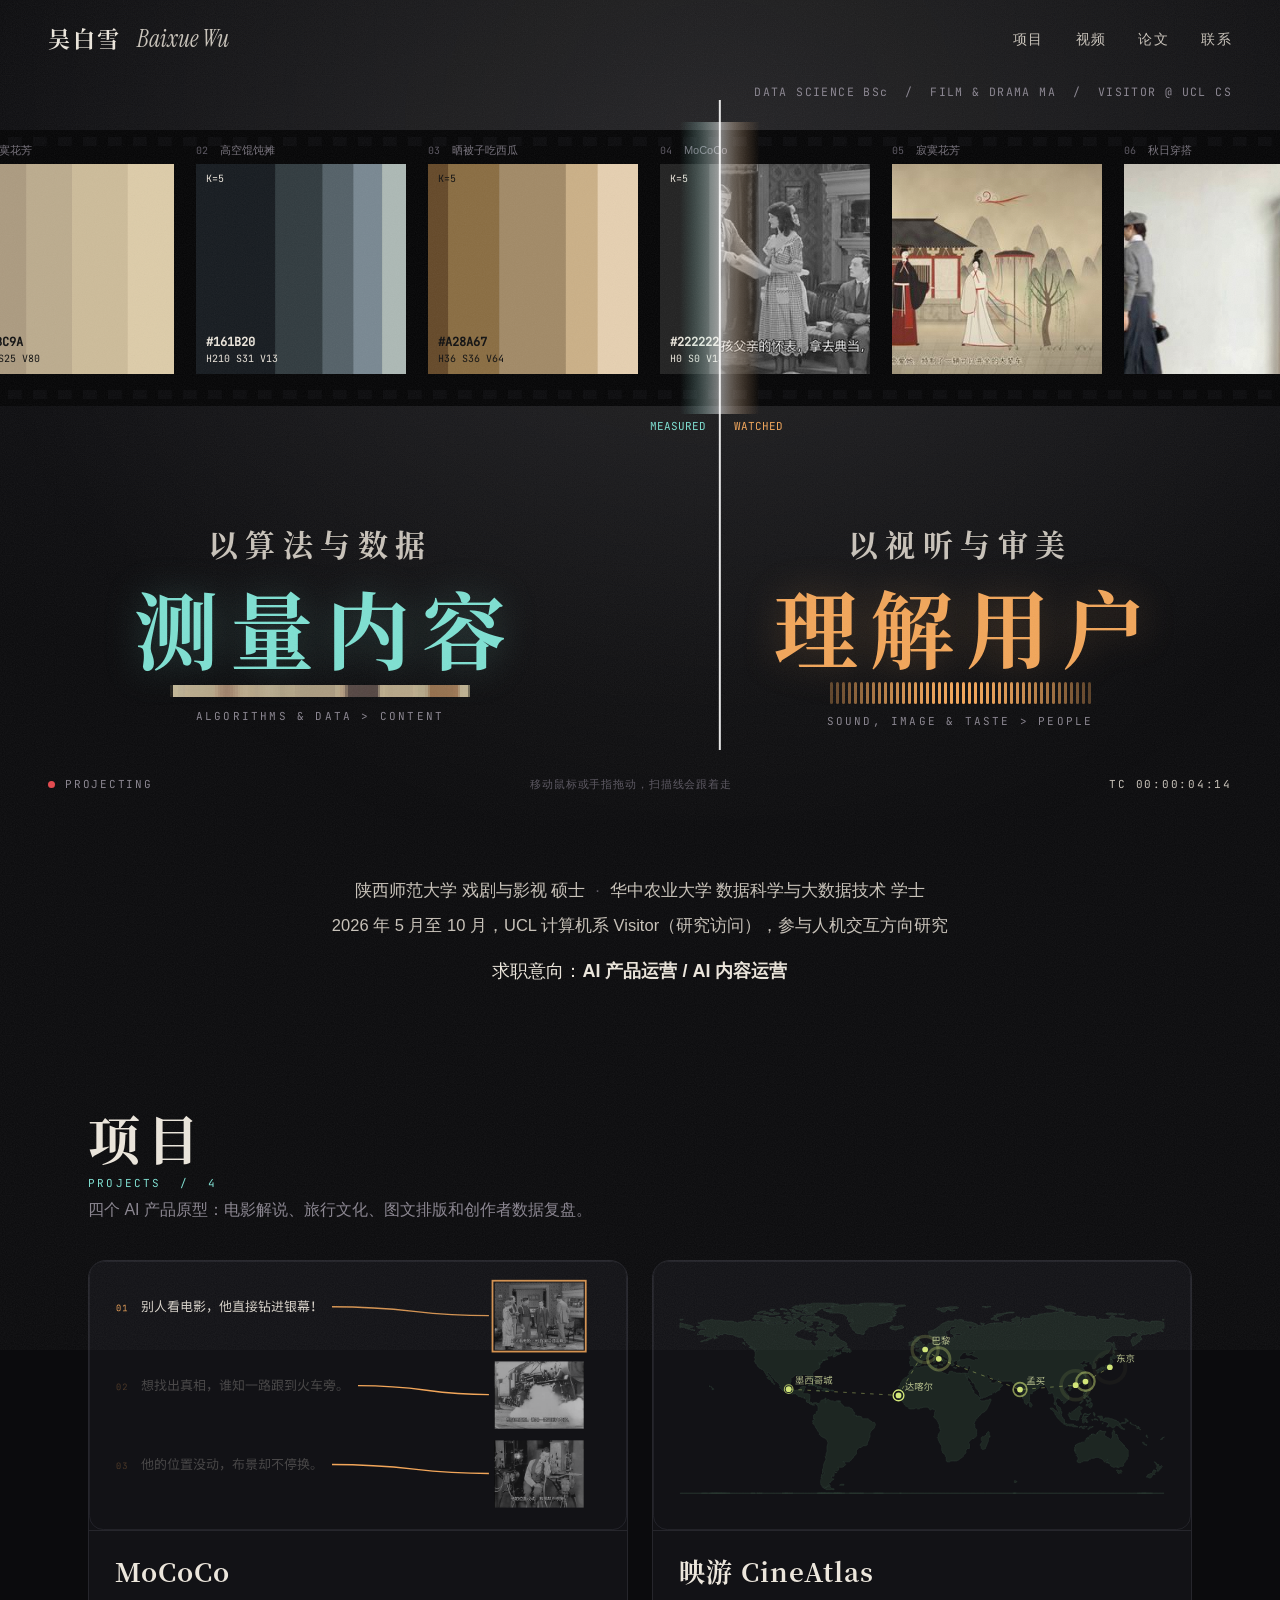
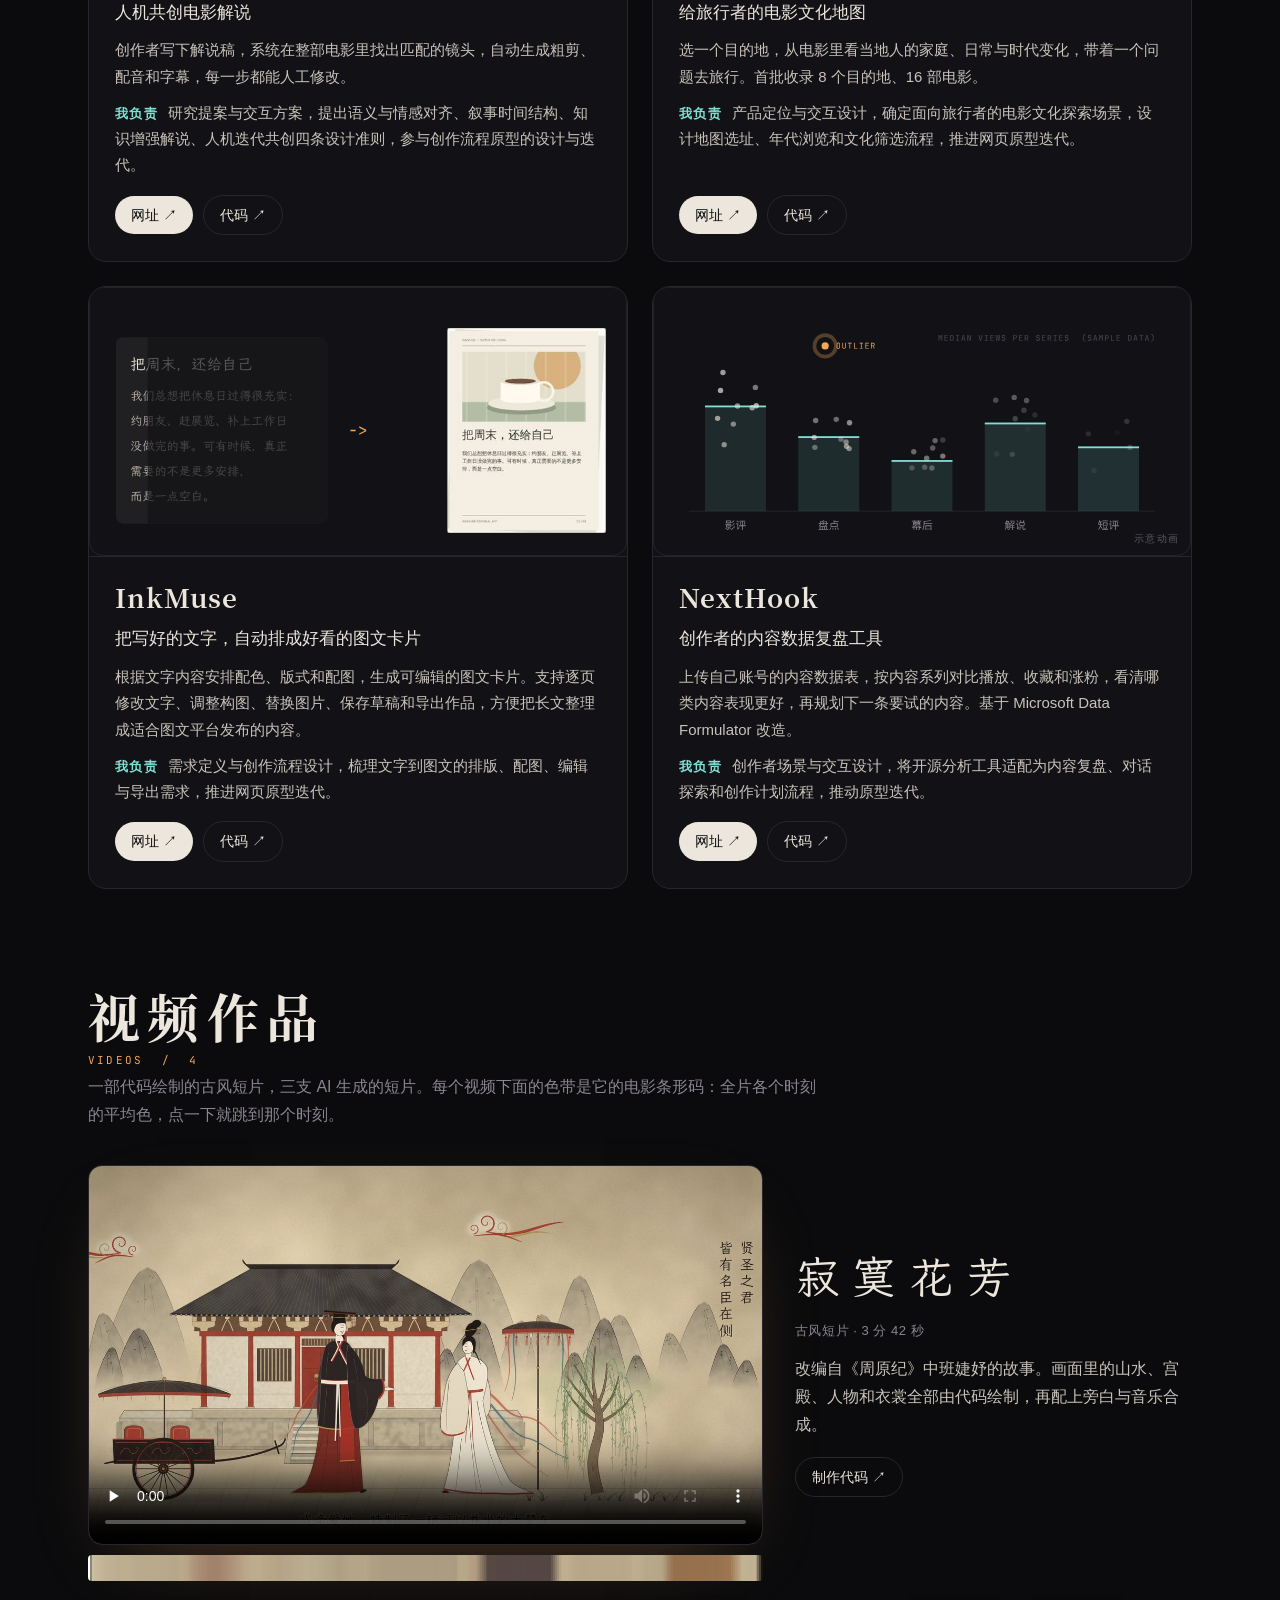
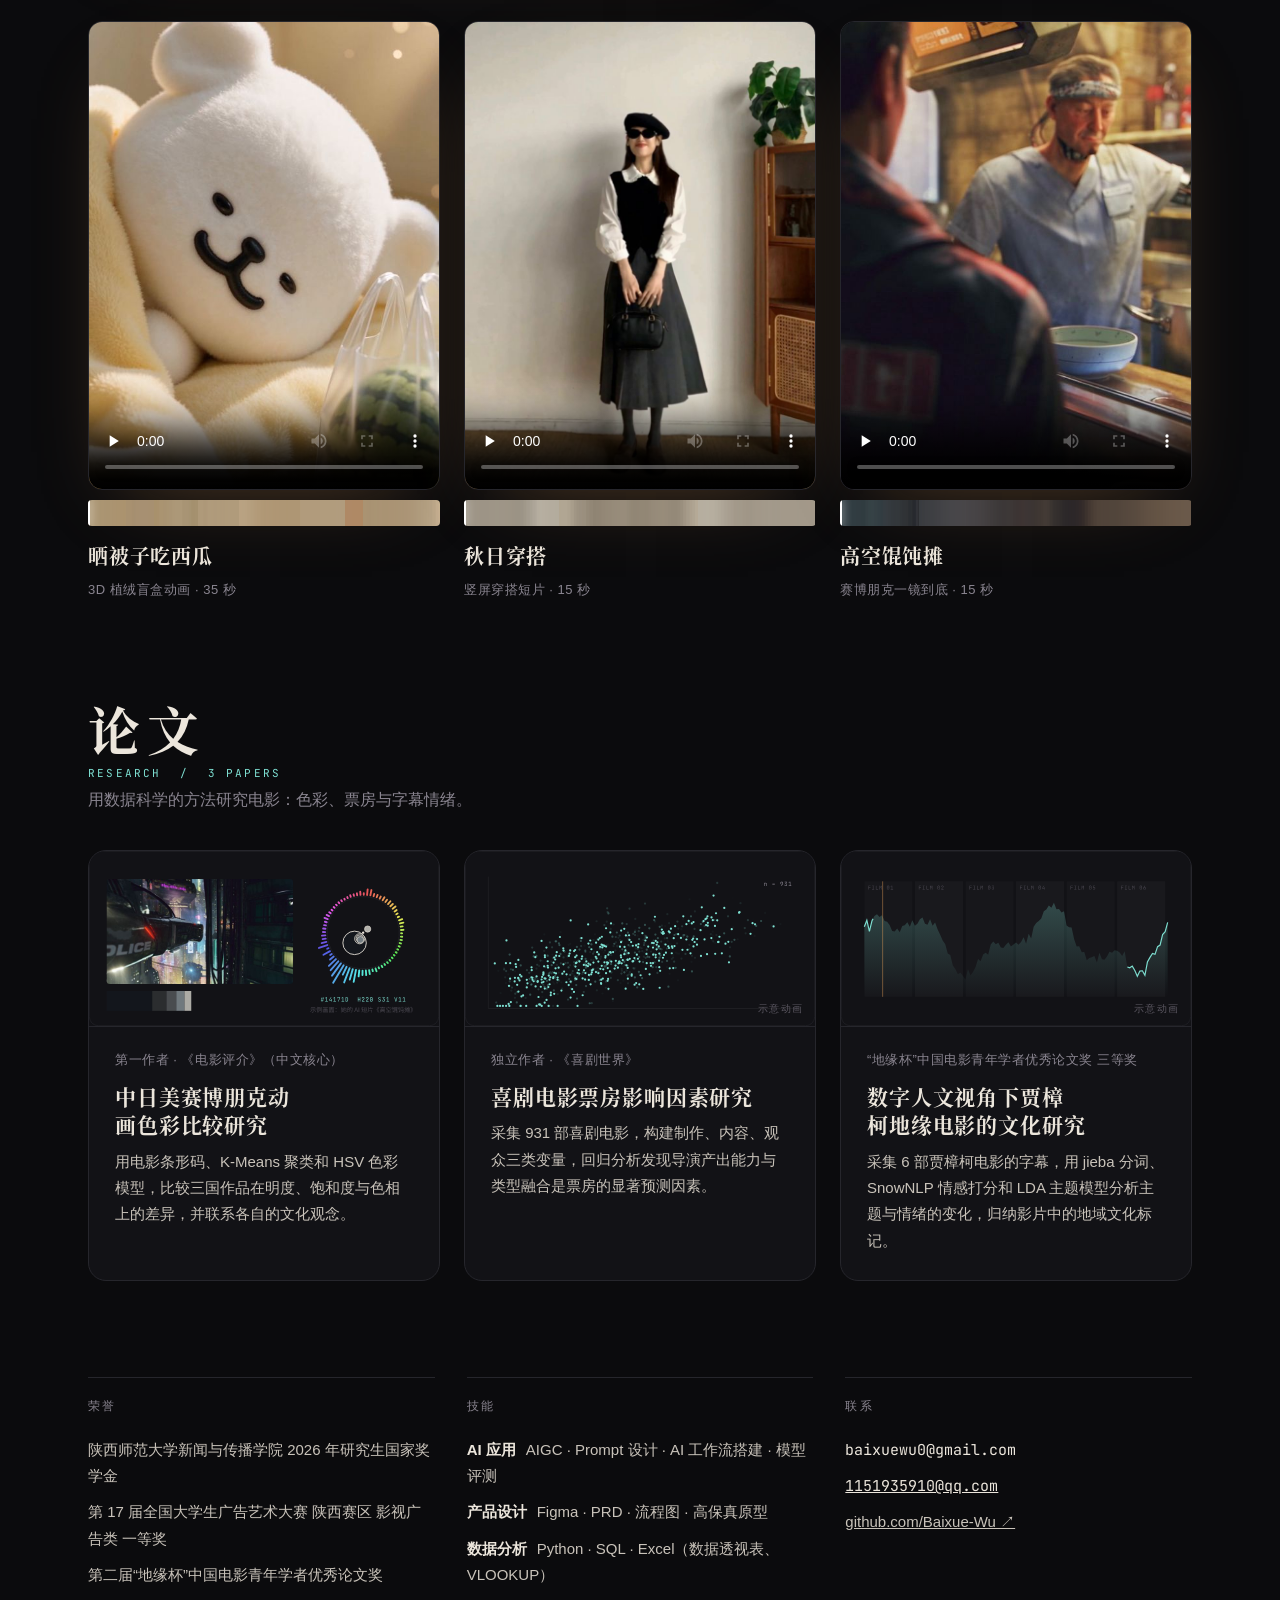
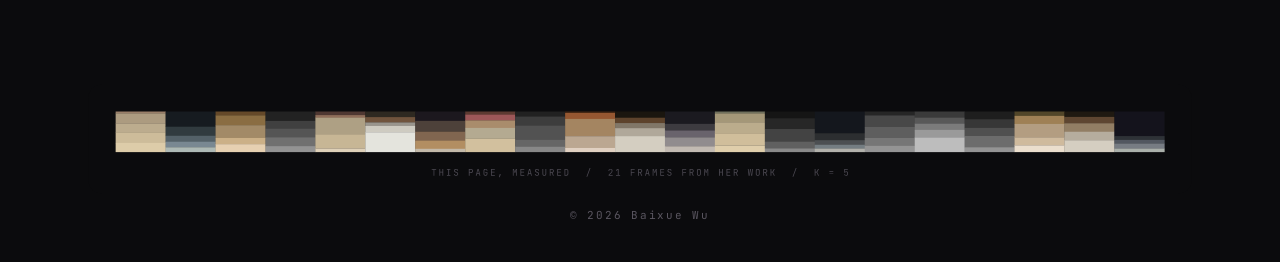
==== commit 4582dc76: "Fingerprint stylesheet URL for updated layout" ====
--- a/index.html
+++ b/index.html
@@ -10,7 +10,7 @@
 <meta property="og:image" content="media/video/jimo.jpg">
 <link rel="preload" href="assets/fonts/serif-sc.woff2" as="font" type="font/woff2" crossorigin>
 <link rel="preload" href="assets/fonts/mono.woff2" as="font" type="font/woff2" crossorigin>
-<link rel="stylesheet" href="css/site.css">
+<link rel="stylesheet" href="css/site.css?hash=ce999b43c9c8">
 </head>
 <body>
 <div class="grain" aria-hidden="true"></div>
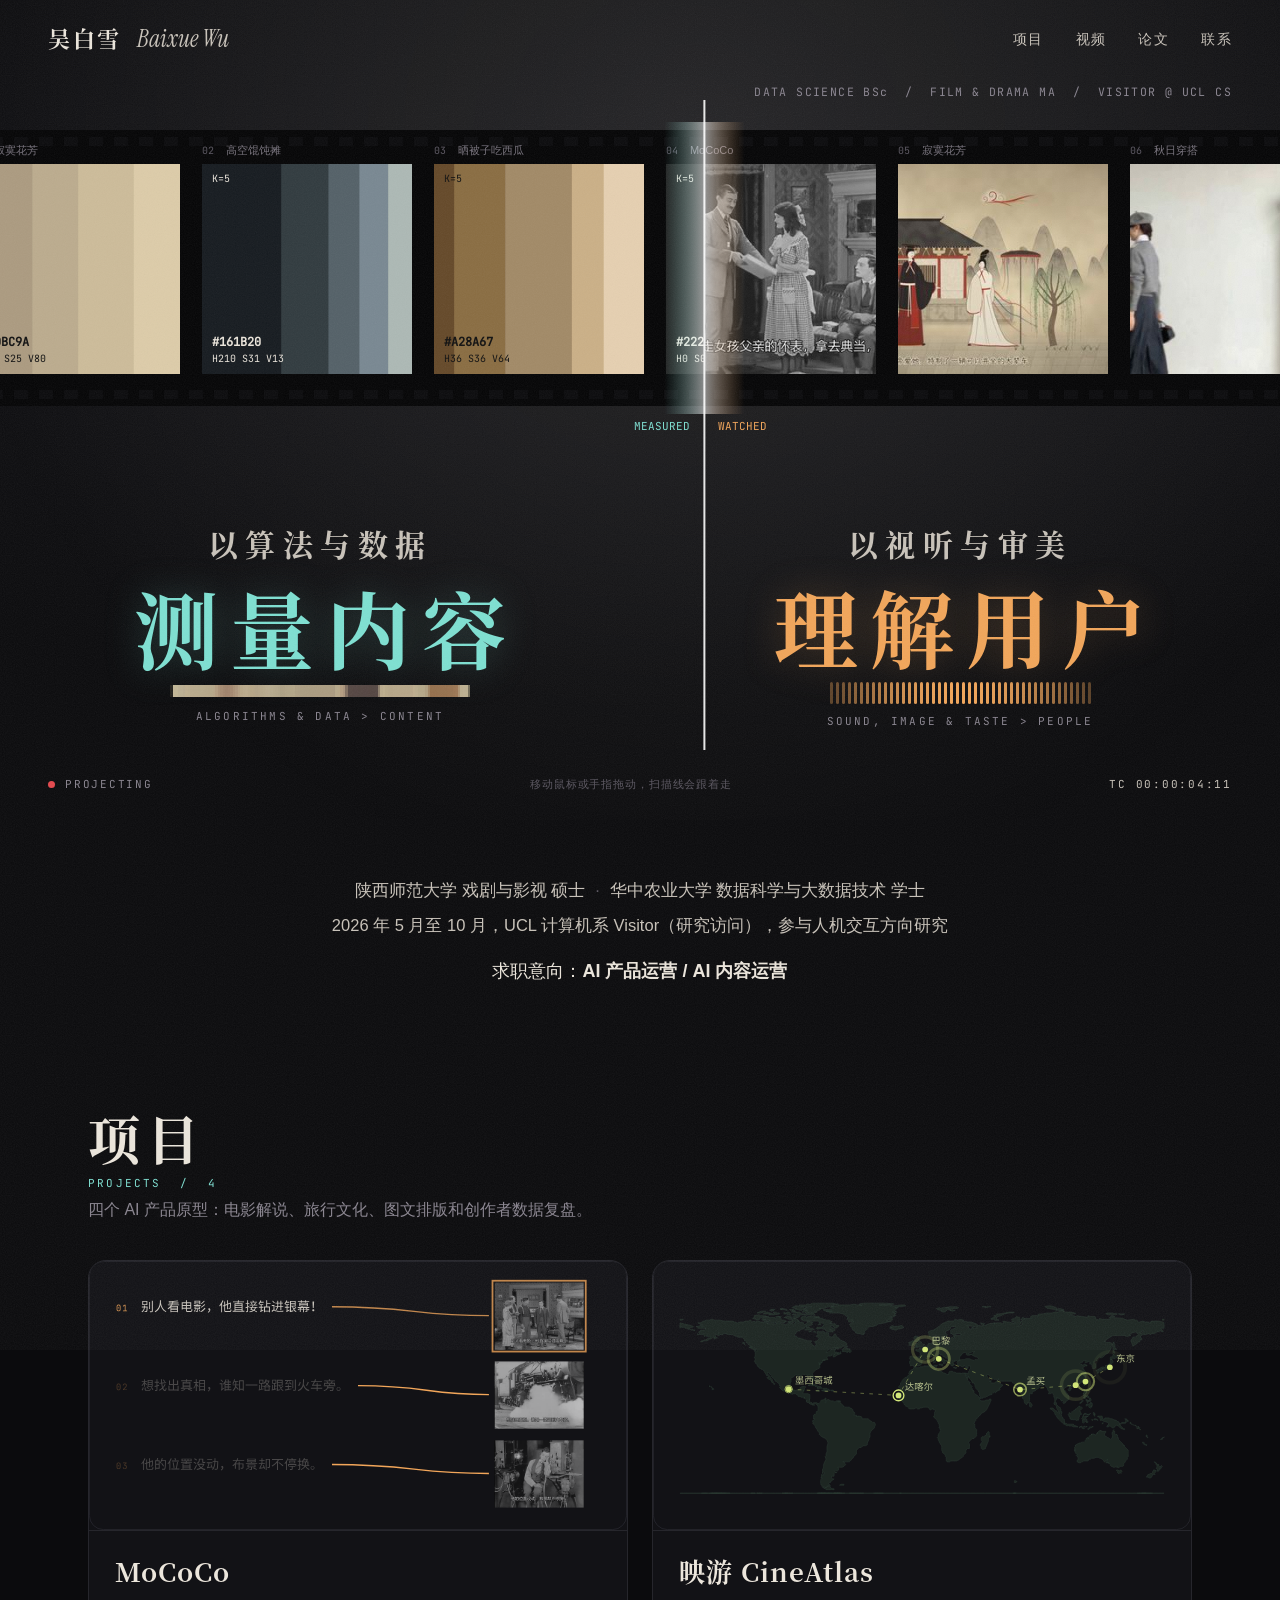
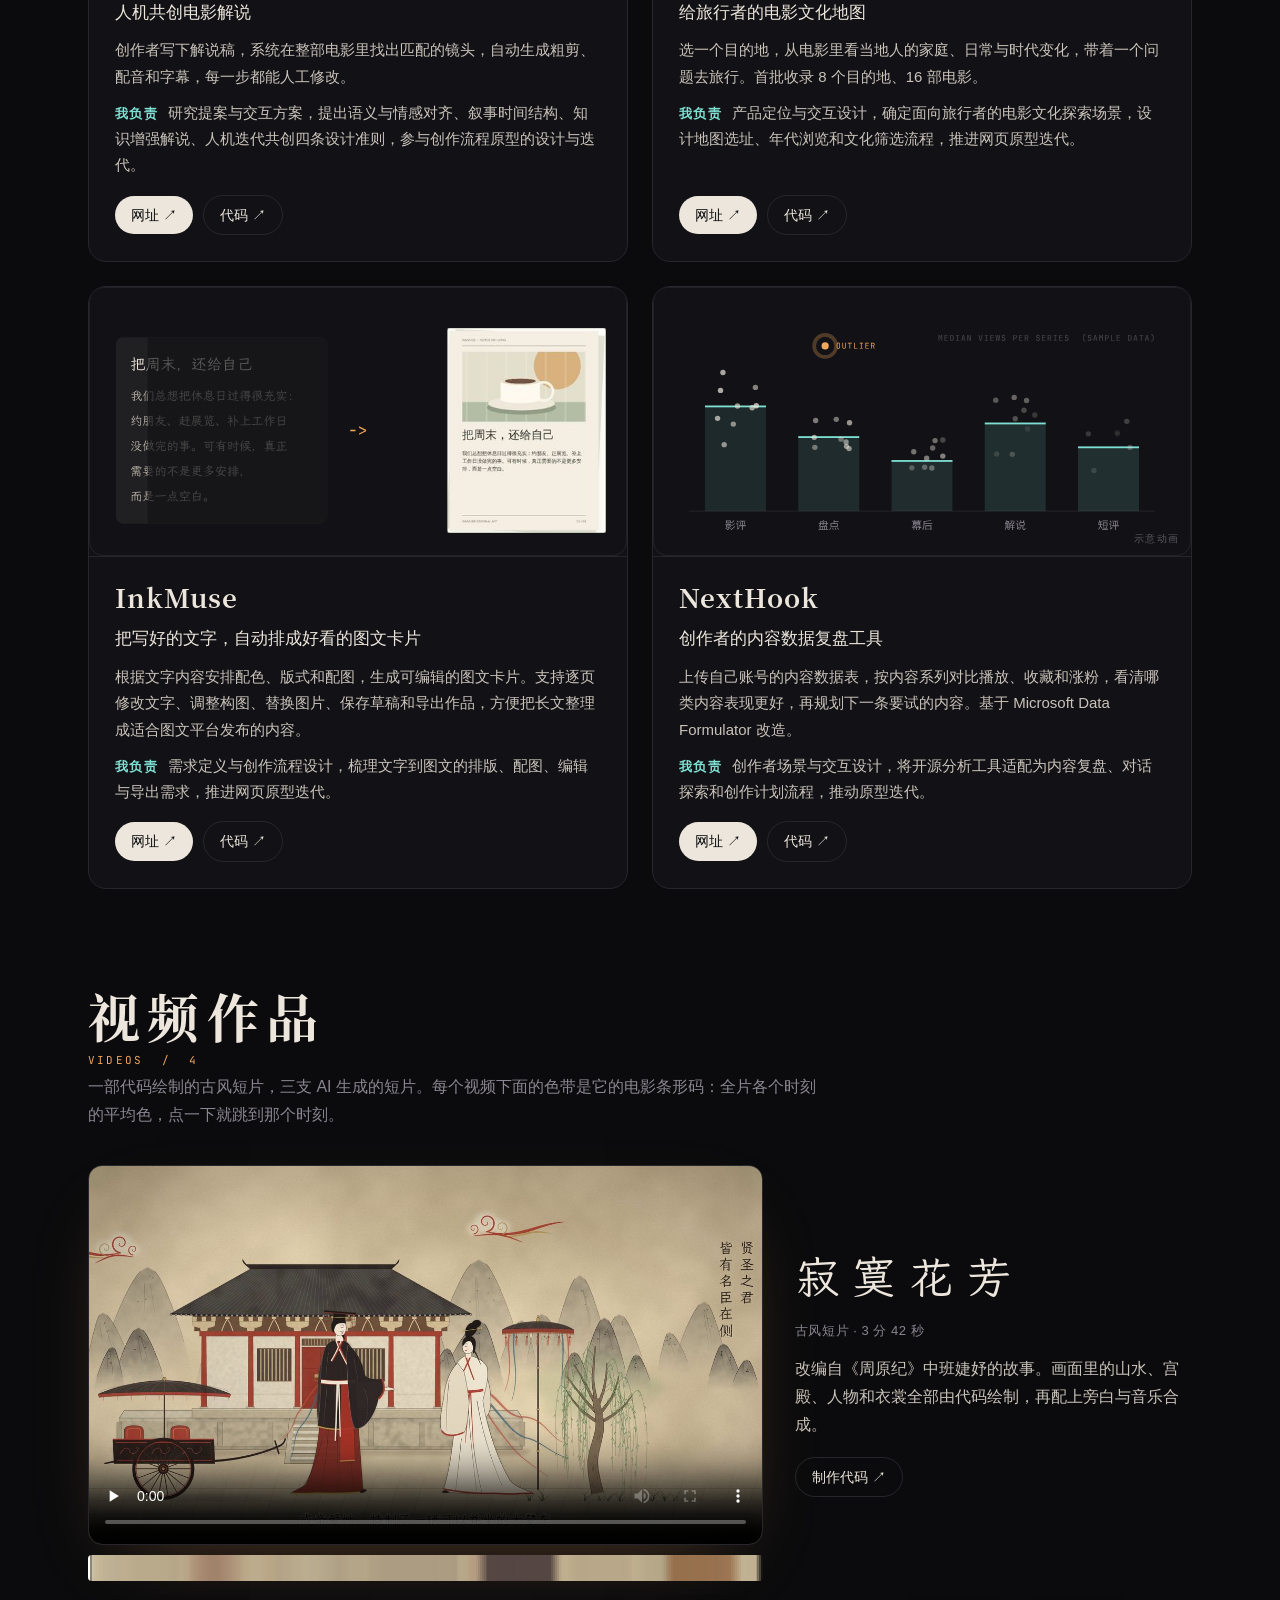
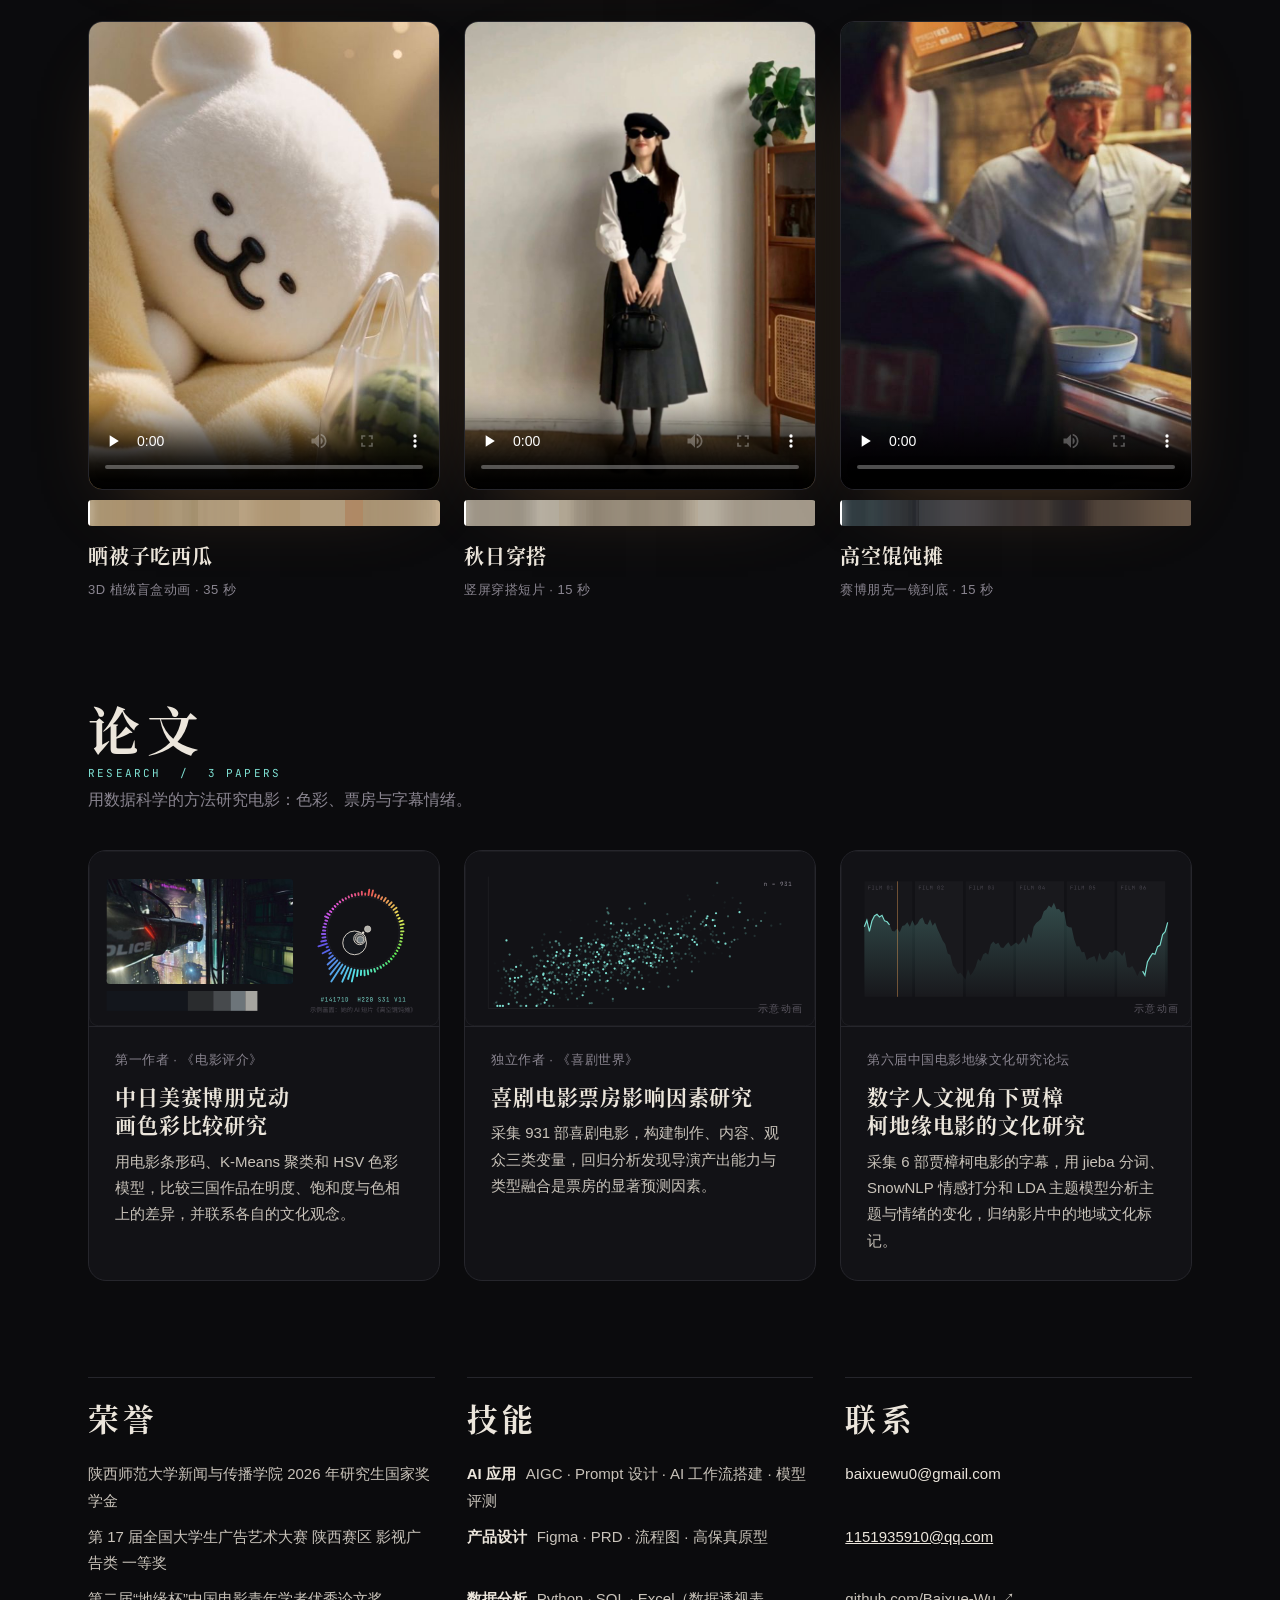
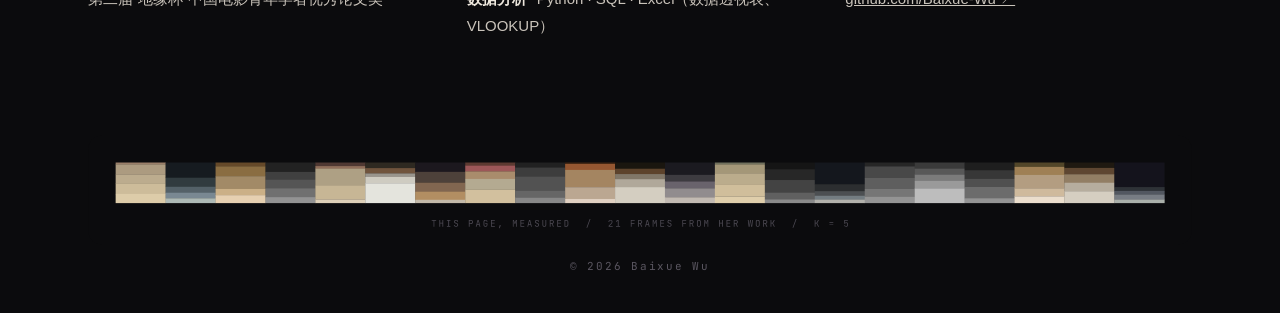
==== commit 623ee699: "Update paper labels and align contact section typography" ====
--- a/index.html
+++ b/index.html
@@ -10,7 +10,7 @@
 <meta property="og:image" content="media/video/jimo.jpg">
 <link rel="preload" href="assets/fonts/serif-sc.woff2" as="font" type="font/woff2" crossorigin>
 <link rel="preload" href="assets/fonts/mono.woff2" as="font" type="font/woff2" crossorigin>
-<link rel="stylesheet" href="css/site.css?hash=ce999b43c9c8">
+<link rel="stylesheet" href="css/site.css?hash=ede86a530ba5">
 </head>
 <body>
 <div class="grain" aria-hidden="true"></div>
@@ -157,7 +157,7 @@
     <article class="card paper">
       <figure class="vis"><img src="assets/cards/color.svg" alt="一帧画面的色相分布环与 K-Means 色板" loading="lazy"></figure>
       <div class="body">
-        <p class="kicker">第一作者 · 《电影评介》（中文核心）</p>
+        <p class="kicker">第一作者 · 《电影评介》</p>
         <h3>中日美赛博朋克动画色彩比较研究</h3>
         <p>用电影条形码、K-Means 聚类和 HSV 色彩模型，比较三国作品在明度、饱和度与色相上的差异，并联系各自的文化观念。</p>
       </div>
@@ -173,7 +173,7 @@
     <article class="card paper">
       <figure class="vis"><img src="assets/cards/jia.svg" alt="六部电影的情绪曲线" loading="lazy"><figcaption>示意动画</figcaption></figure>
       <div class="body">
-        <p class="kicker">“地缘杯”中国电影青年学者优秀论文奖 三等奖</p>
+        <p class="kicker">第六届中国电影地缘文化研究论坛</p>
         <h3>数字人文视角下贾樟柯地缘电影的文化研究</h3>
         <p>采集 6 部贾樟柯电影的字幕，用 jieba 分词、SnowNLP 情感打分和 LDA 主题模型分析主题与情绪的变化，归纳影片中的地域文化标记。</p>
       </div>
--- a/css/site.css
+++ b/css/site.css
@@ -142,17 +142,20 @@
 .process .tools { color: var(--muted); margin-left: auto; font-size: 13px; }
 
 /* more */
-.more { display: grid; grid-template-columns: repeat(3, minmax(0, 1fr)); gap: 32px; }
-.more h4 { margin: 0 0 12px; font: 12px var(--mono); letter-spacing: .2em; color: var(--muted); }
-.more .col { display: grid; gap: 10px; align-content: start; border-top: 1px solid var(--line); padding-top: 20px; color: var(--ink-2); font-size: 15px; }
+.more { display: grid; grid-template-columns: repeat(3, minmax(0, 1fr)); column-gap: 32px; row-gap: 10px; }
+.more h4 { margin: 0 0 12px; font: 700 clamp(26px, 2.4vw, 32px)/1.35 var(--serif); letter-spacing: .14em; color: var(--ink); }
+.more .col { display: grid; grid-row: span 4; grid-template-rows: subgrid; gap: 10px; align-content: start; border-top: 1px solid var(--line); padding-top: 20px; color: var(--ink-2); font-size: 15px; text-align: left; }
+.more .col > p { align-self: start; }
 .more b { color: var(--ink); margin-right: 10px; font-weight: 600; }
-.mail { font-family: var(--mono); color: var(--ink); user-select: all; }
+.mail { font-family: var(--sans); color: var(--ink); user-select: all; }
 
 .foot { max-width: 1200px; margin: 0 auto; padding: 96px var(--gutter) calc(env(safe-area-inset-bottom, 0px) + 40px); display: grid; gap: 14px; }
 .foot p { font: 11px var(--mono); letter-spacing: .16em; color: var(--dim); text-align: center; }
 
 @media (max-width: 860px) {
   .grid.two, .grid.papers, .more { grid-template-columns: minmax(0, 1fr); }
+  .more { row-gap: 32px; }
+  .more .col { grid-row: auto; grid-template-rows: none; }
   .feature { grid-template-columns: minmax(0, 1fr); }
   .feature .meta { grid-column: 1; grid-row: auto; }
   .facts, .hero-foot .hint { display: none; }
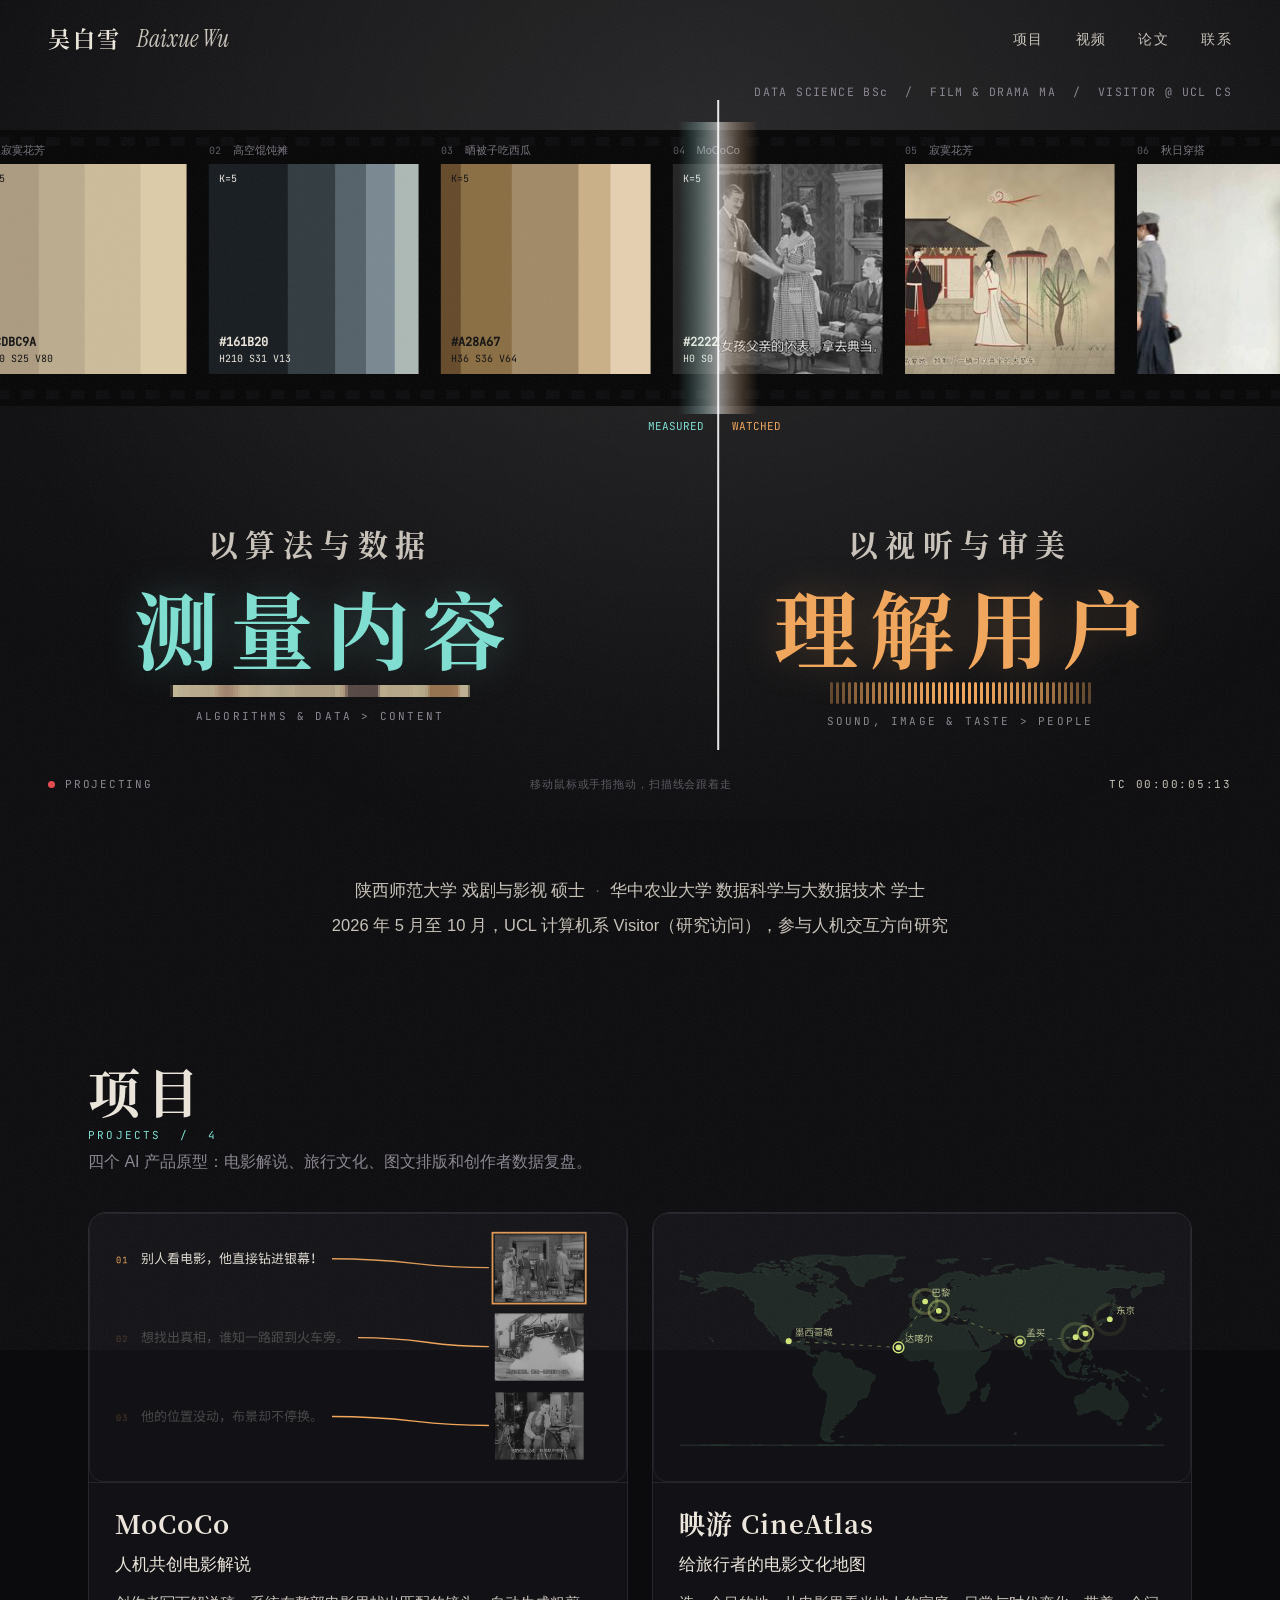
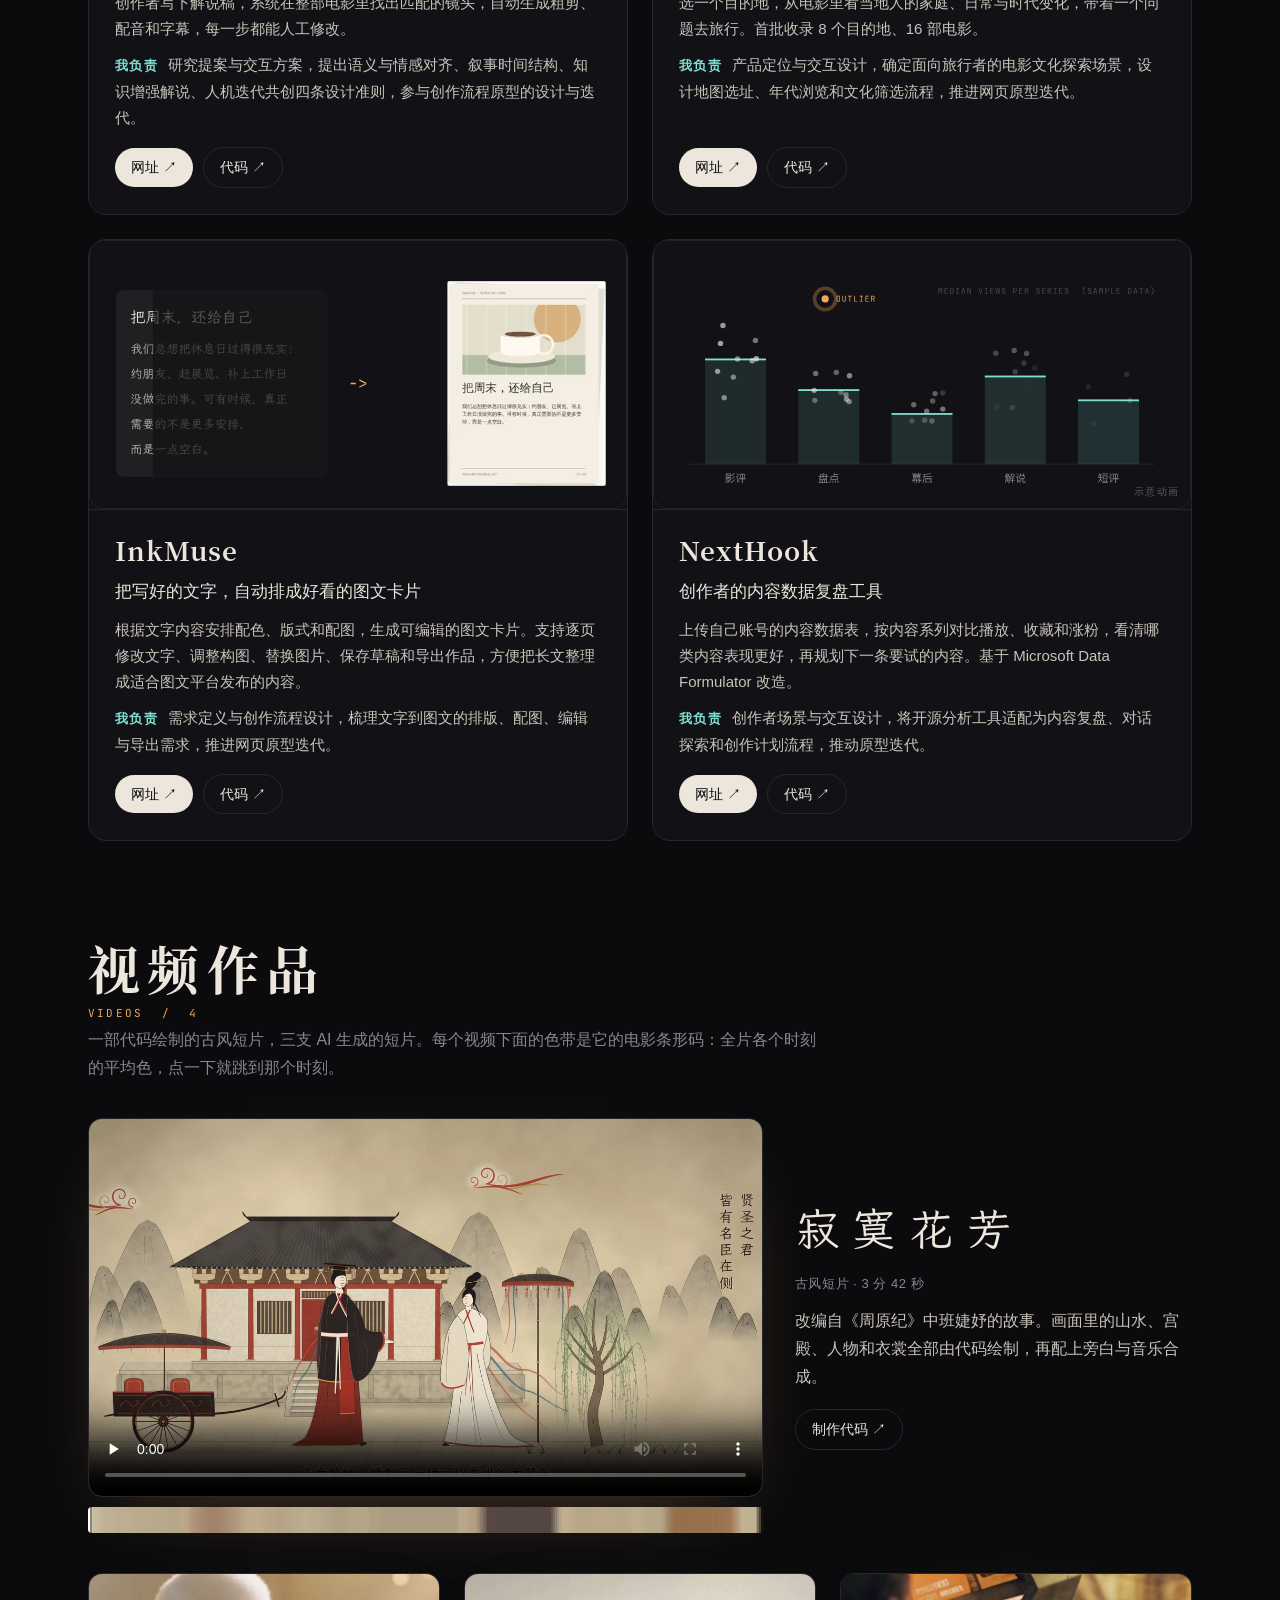
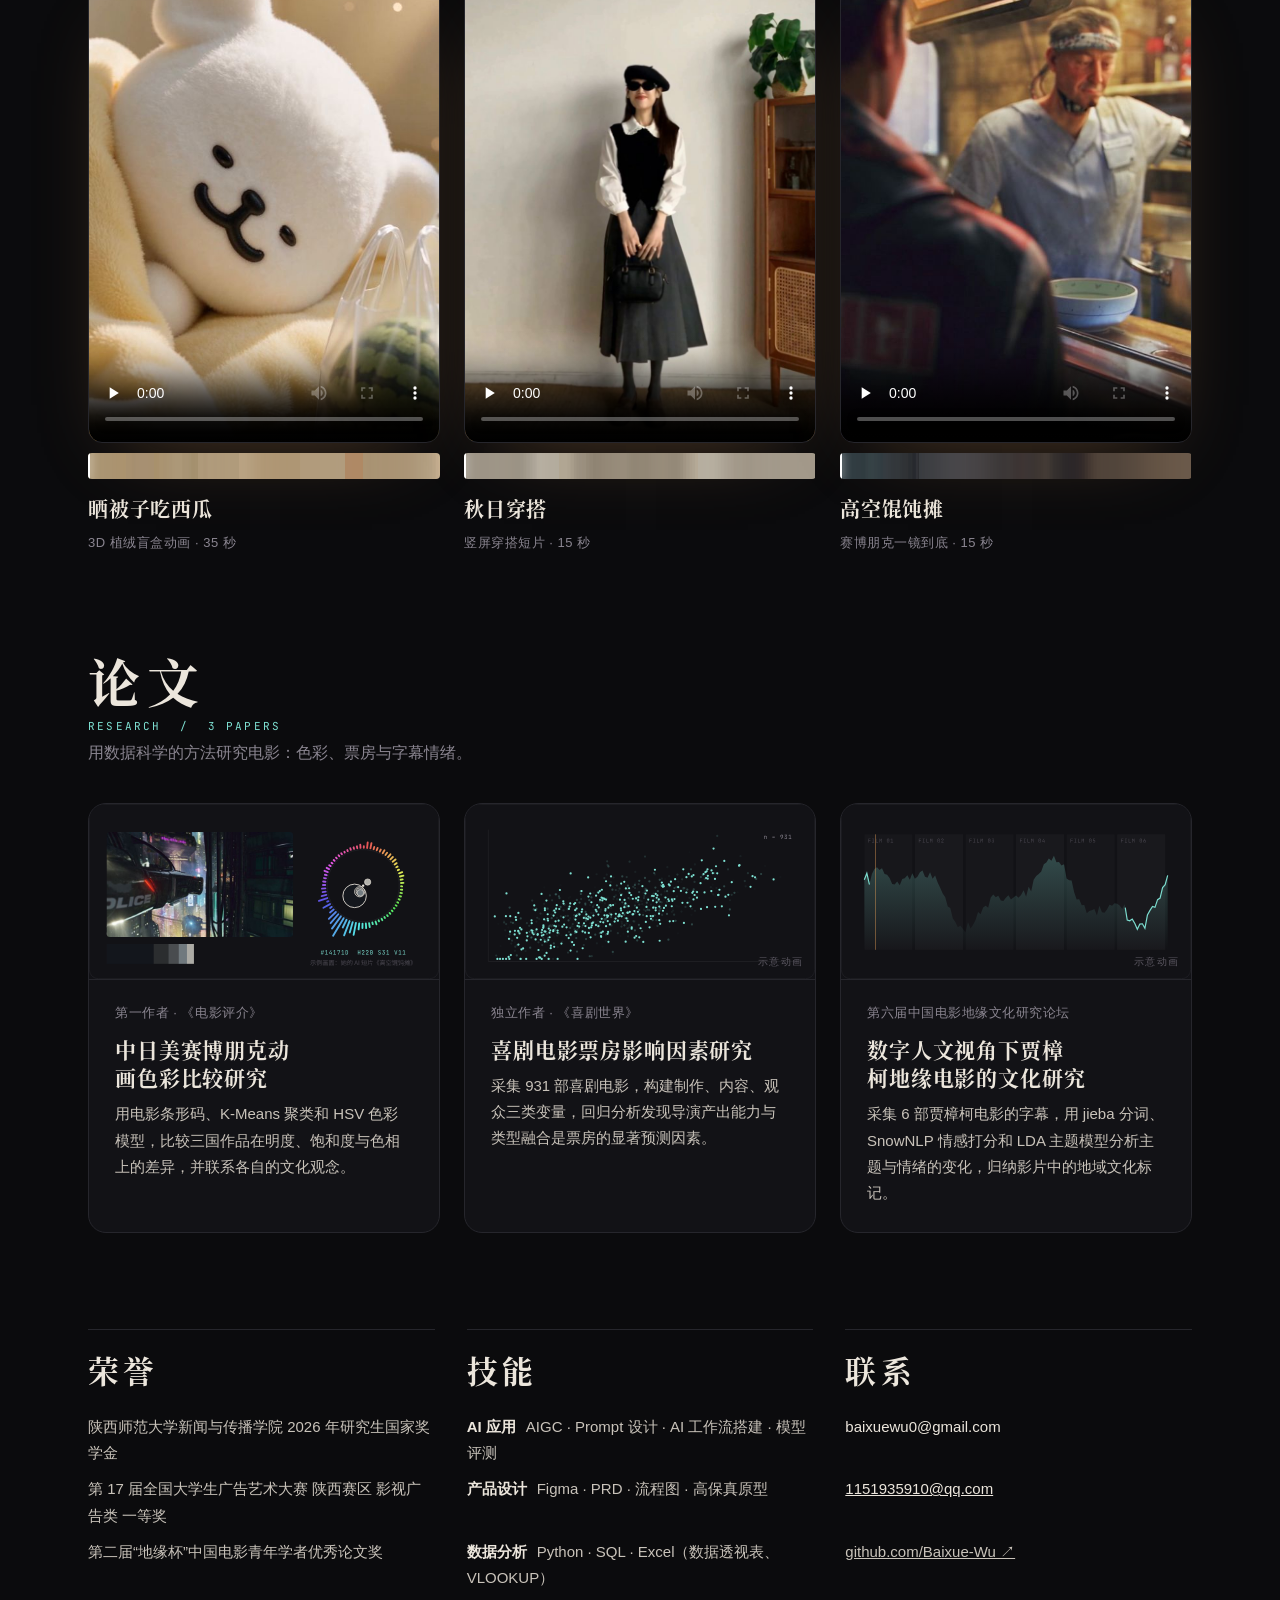
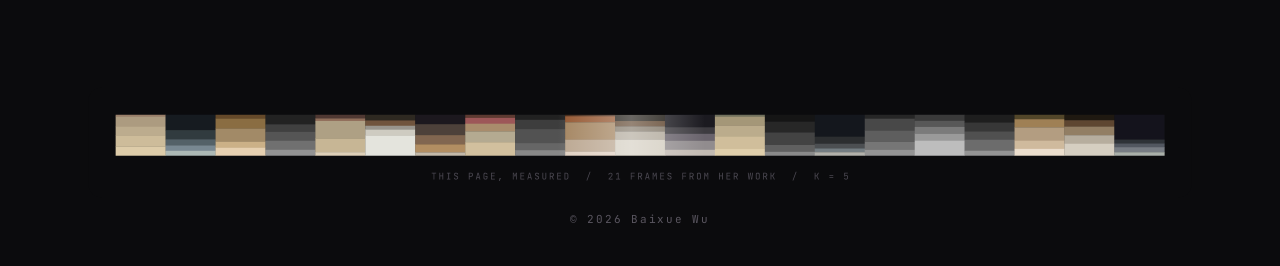
==== commit 67298702: "Remove job-intent line from homepage" ====
--- a/index.html
+++ b/index.html
@@ -54,7 +54,6 @@
 <section class="intro">
   <p>陕西师范大学 戏剧与影视 硕士<span class="sep">·</span>华中农业大学 数据科学与大数据技术 学士</p>
   <p>2026 年 5 月至 10 月，UCL 计算机系 Visitor（研究访问），参与人机交互方向研究</p>
-  <p class="want">求职意向：<b>AI 产品运营 / AI 内容运营</b></p>
 </section>
 
 <section class="block" id="projects">
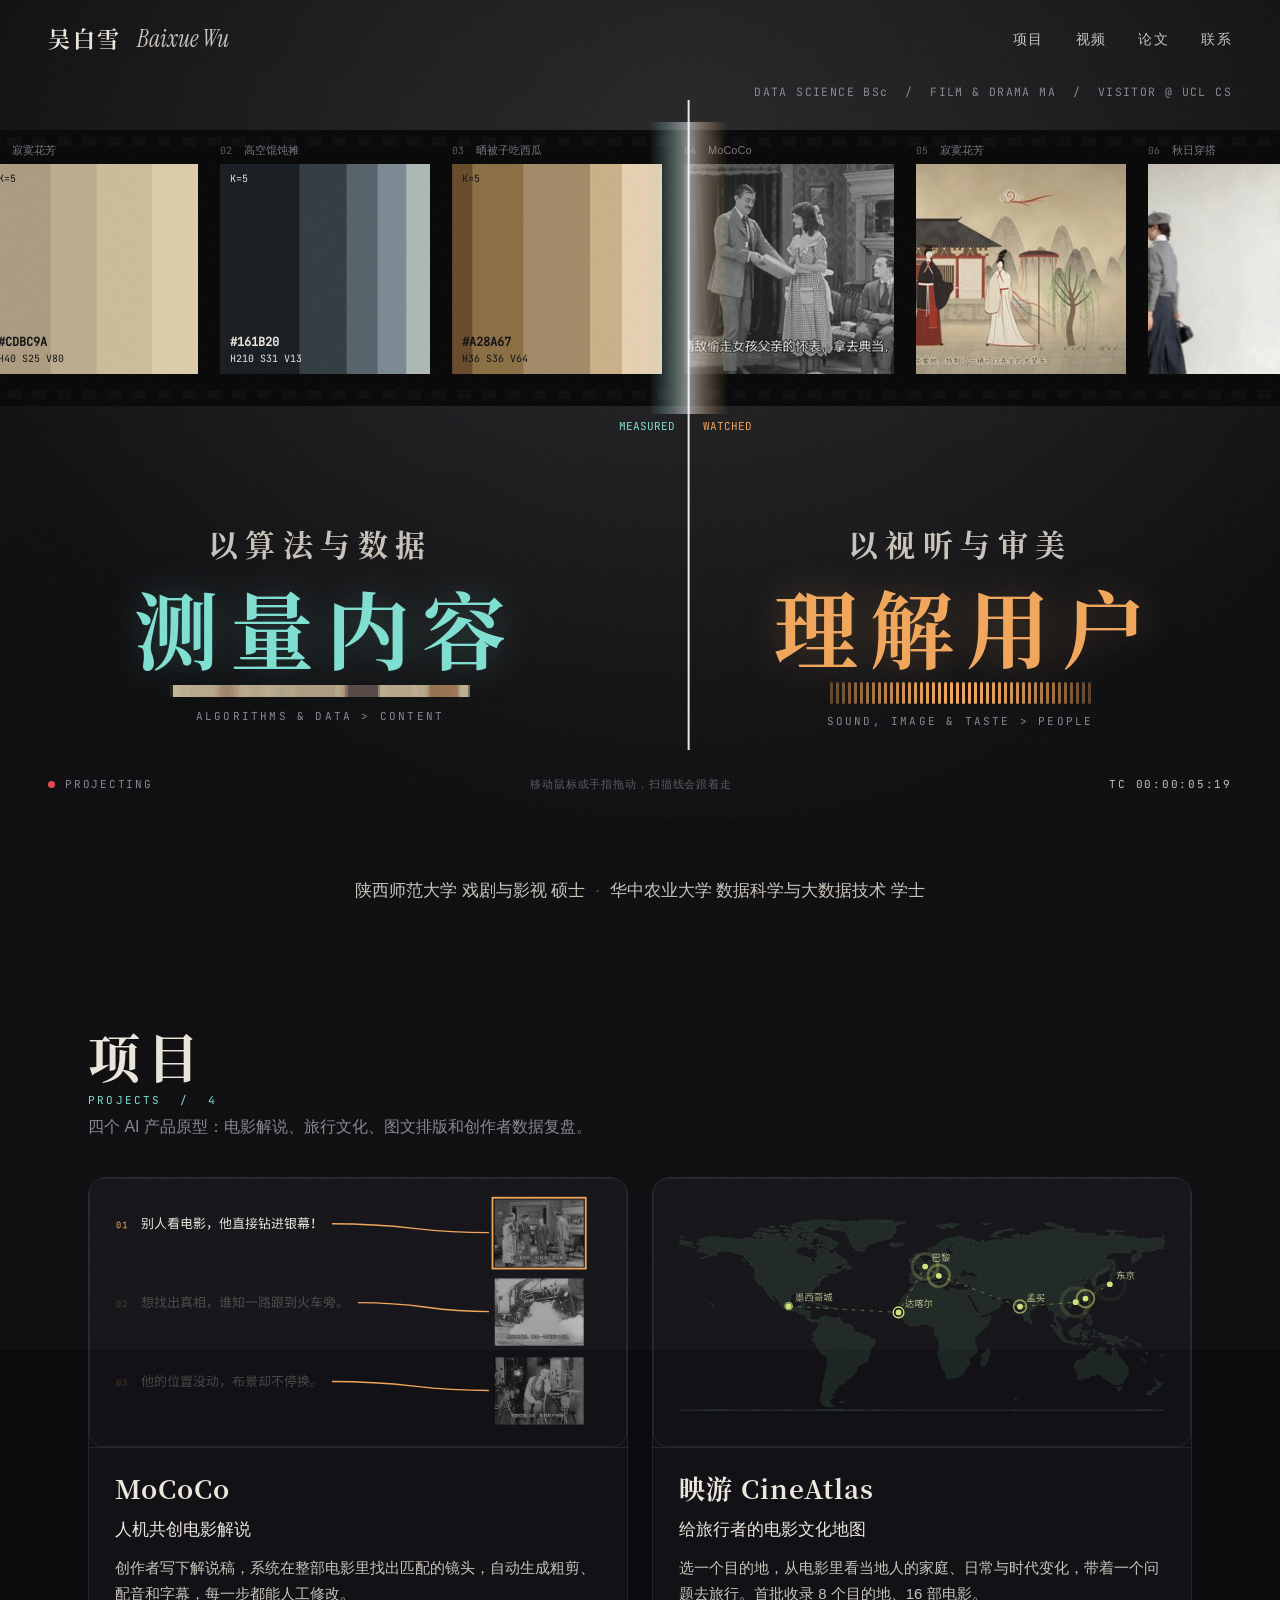
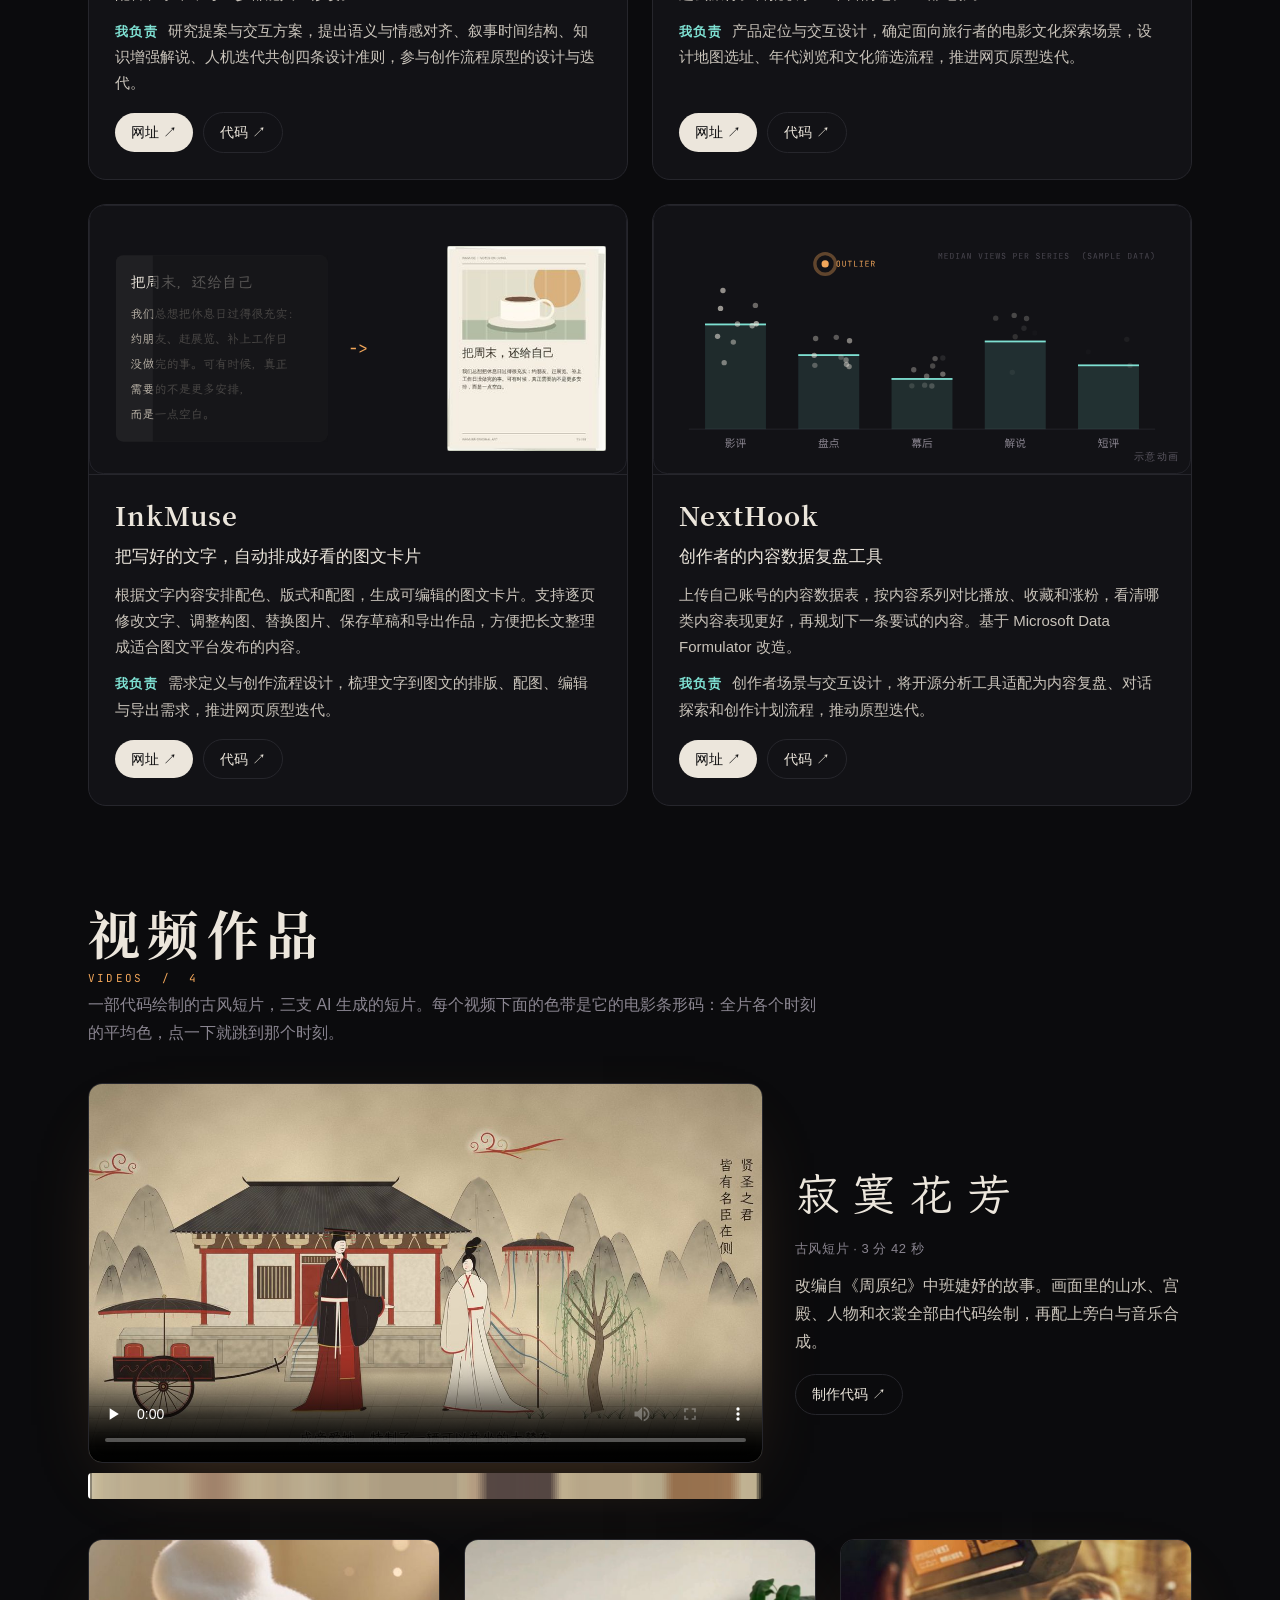
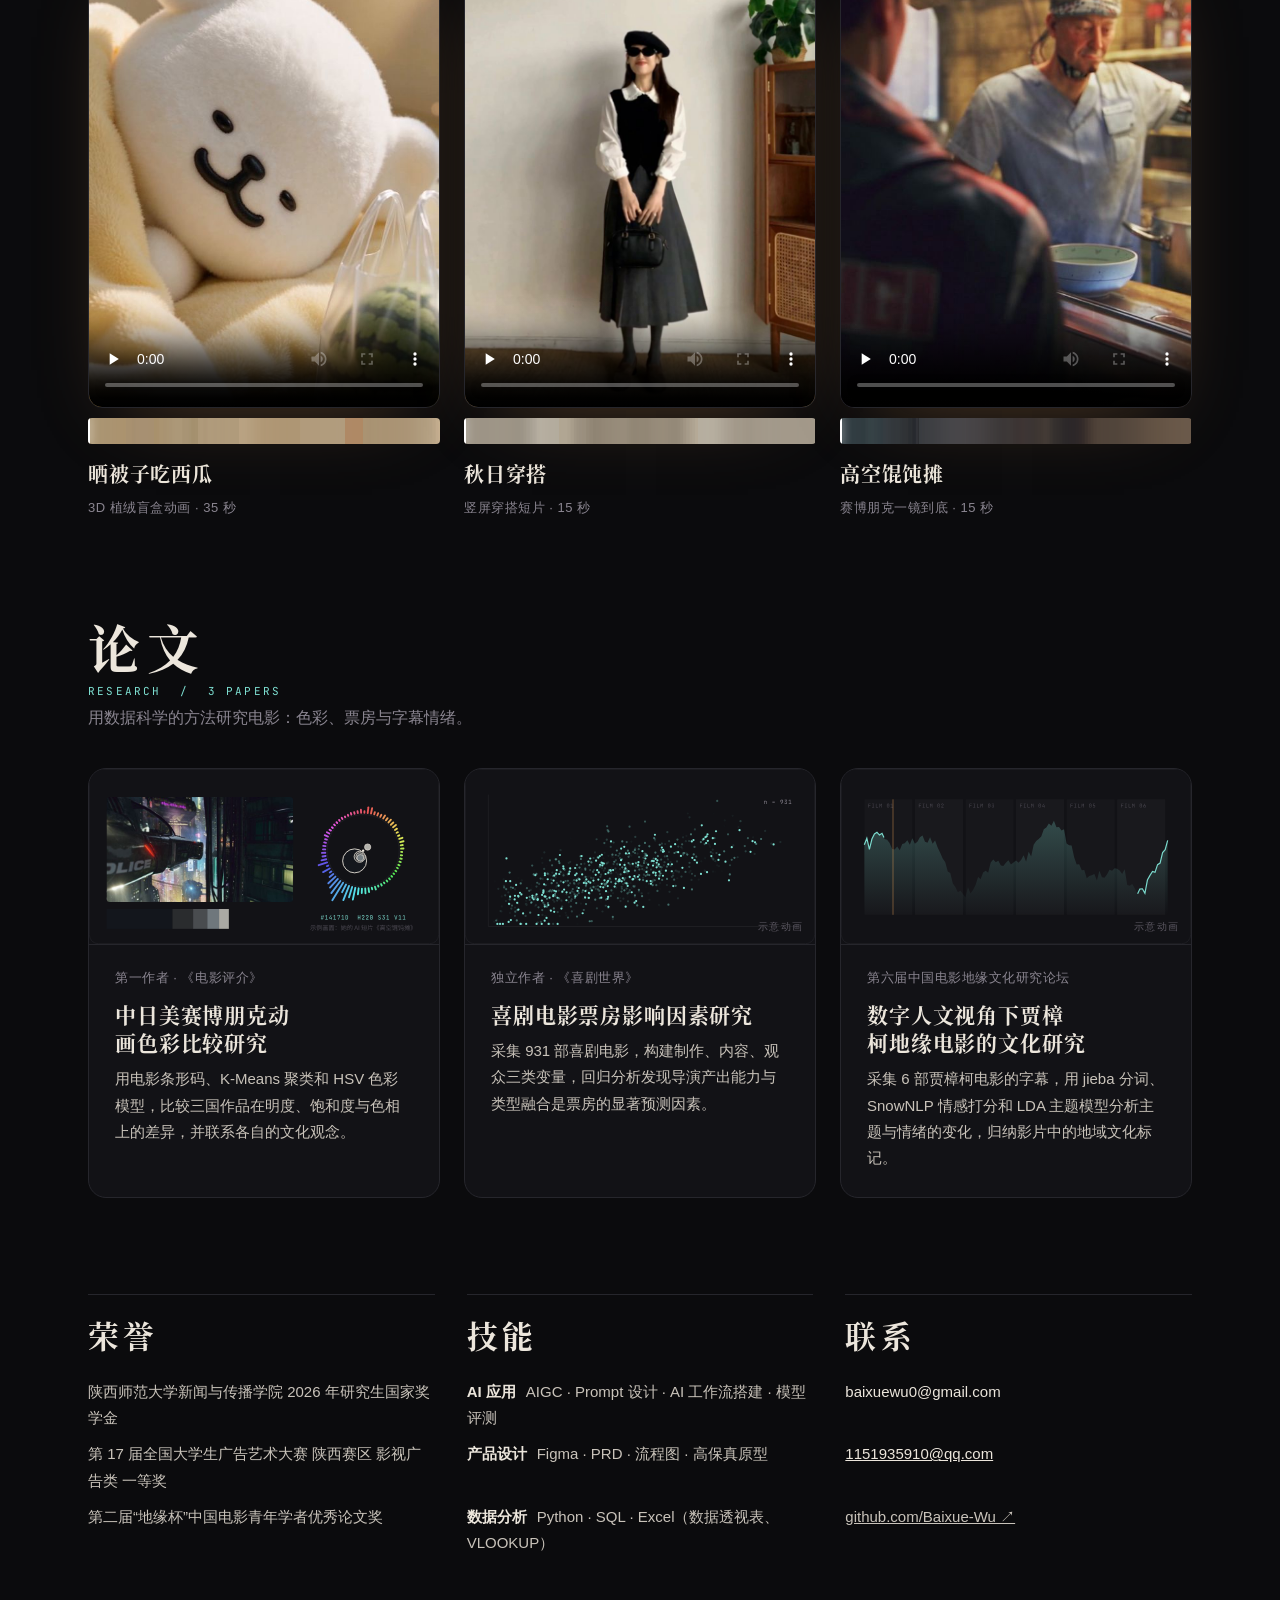
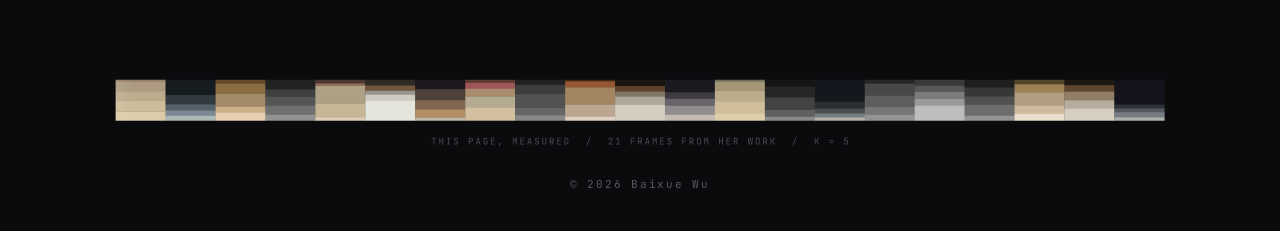
==== commit dda26797: "Remove UCL visiting sentence from introduction" ====
--- a/index.html
+++ b/index.html
@@ -53,7 +53,6 @@
 
 <section class="intro">
   <p>陕西师范大学 戏剧与影视 硕士<span class="sep">·</span>华中农业大学 数据科学与大数据技术 学士</p>
-  <p>2026 年 5 月至 10 月，UCL 计算机系 Visitor（研究访问），参与人机交互方向研究</p>
 </section>
 
 <section class="block" id="projects">
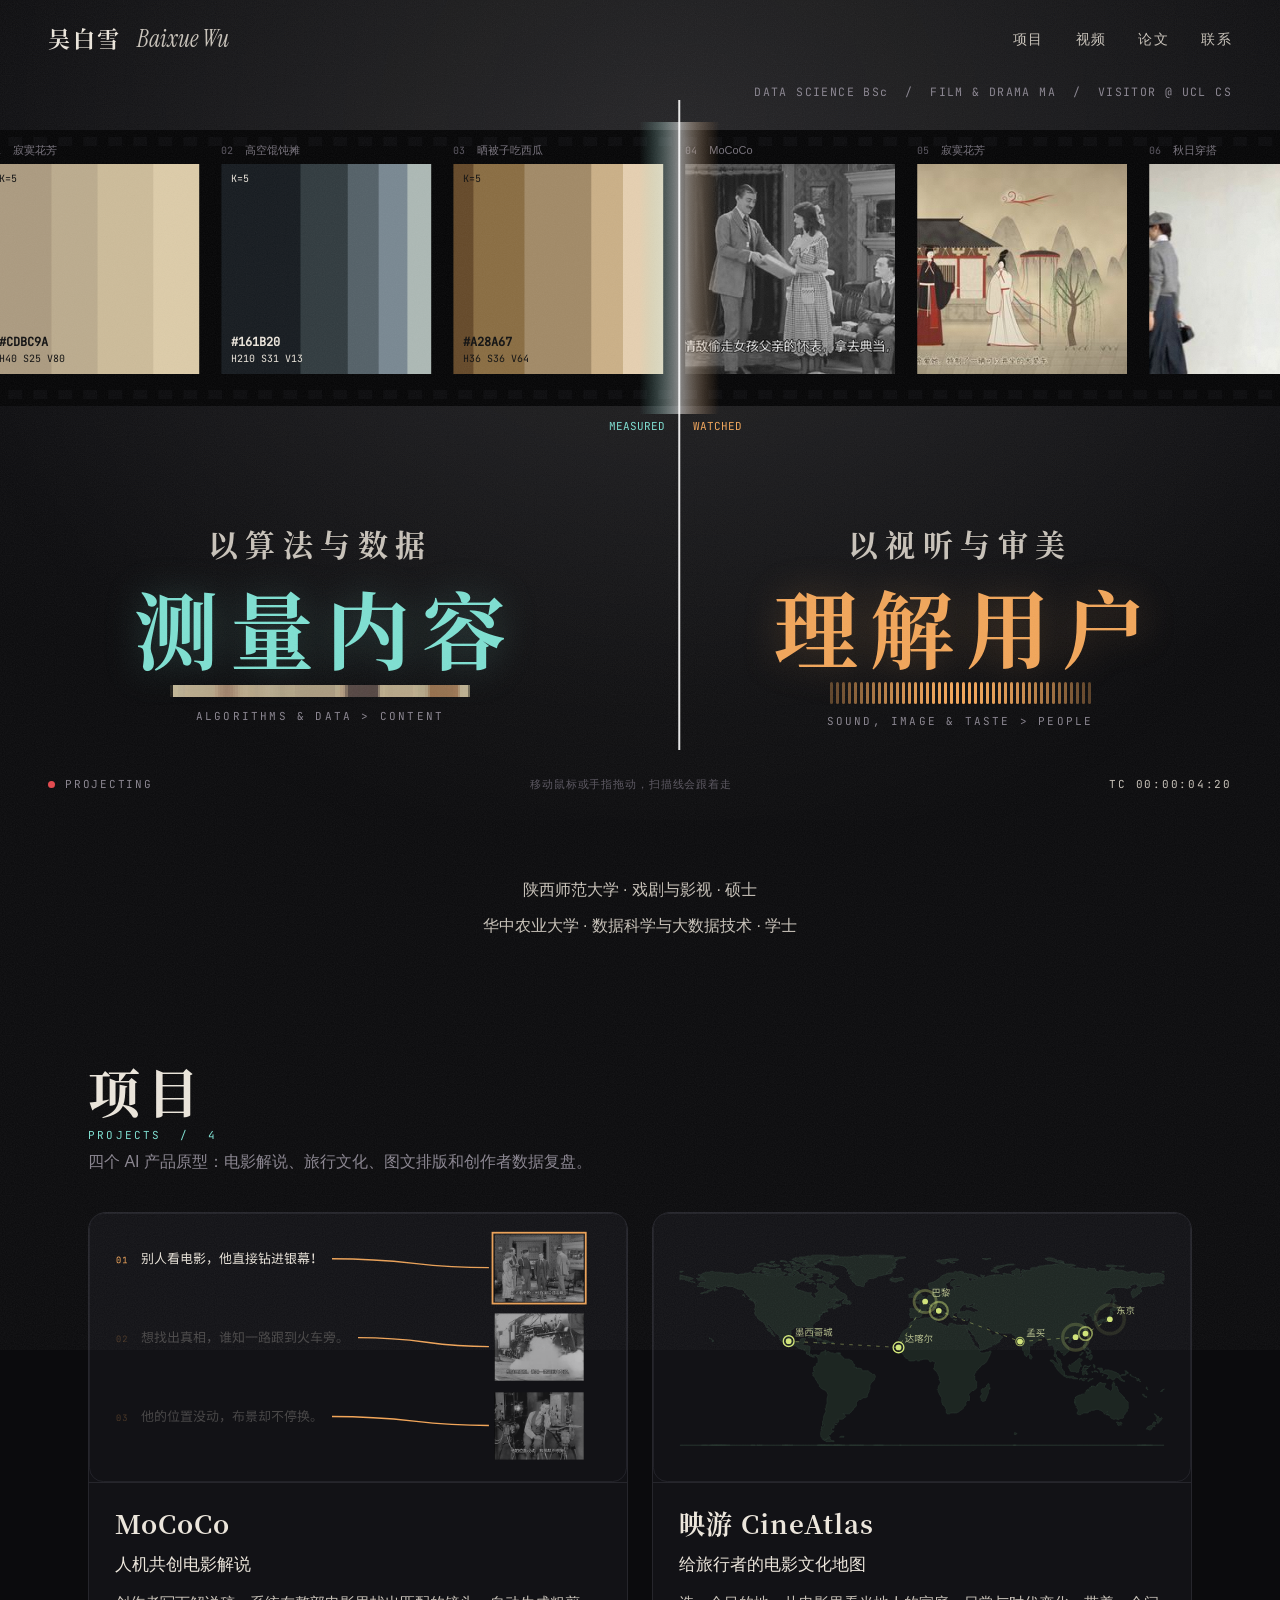
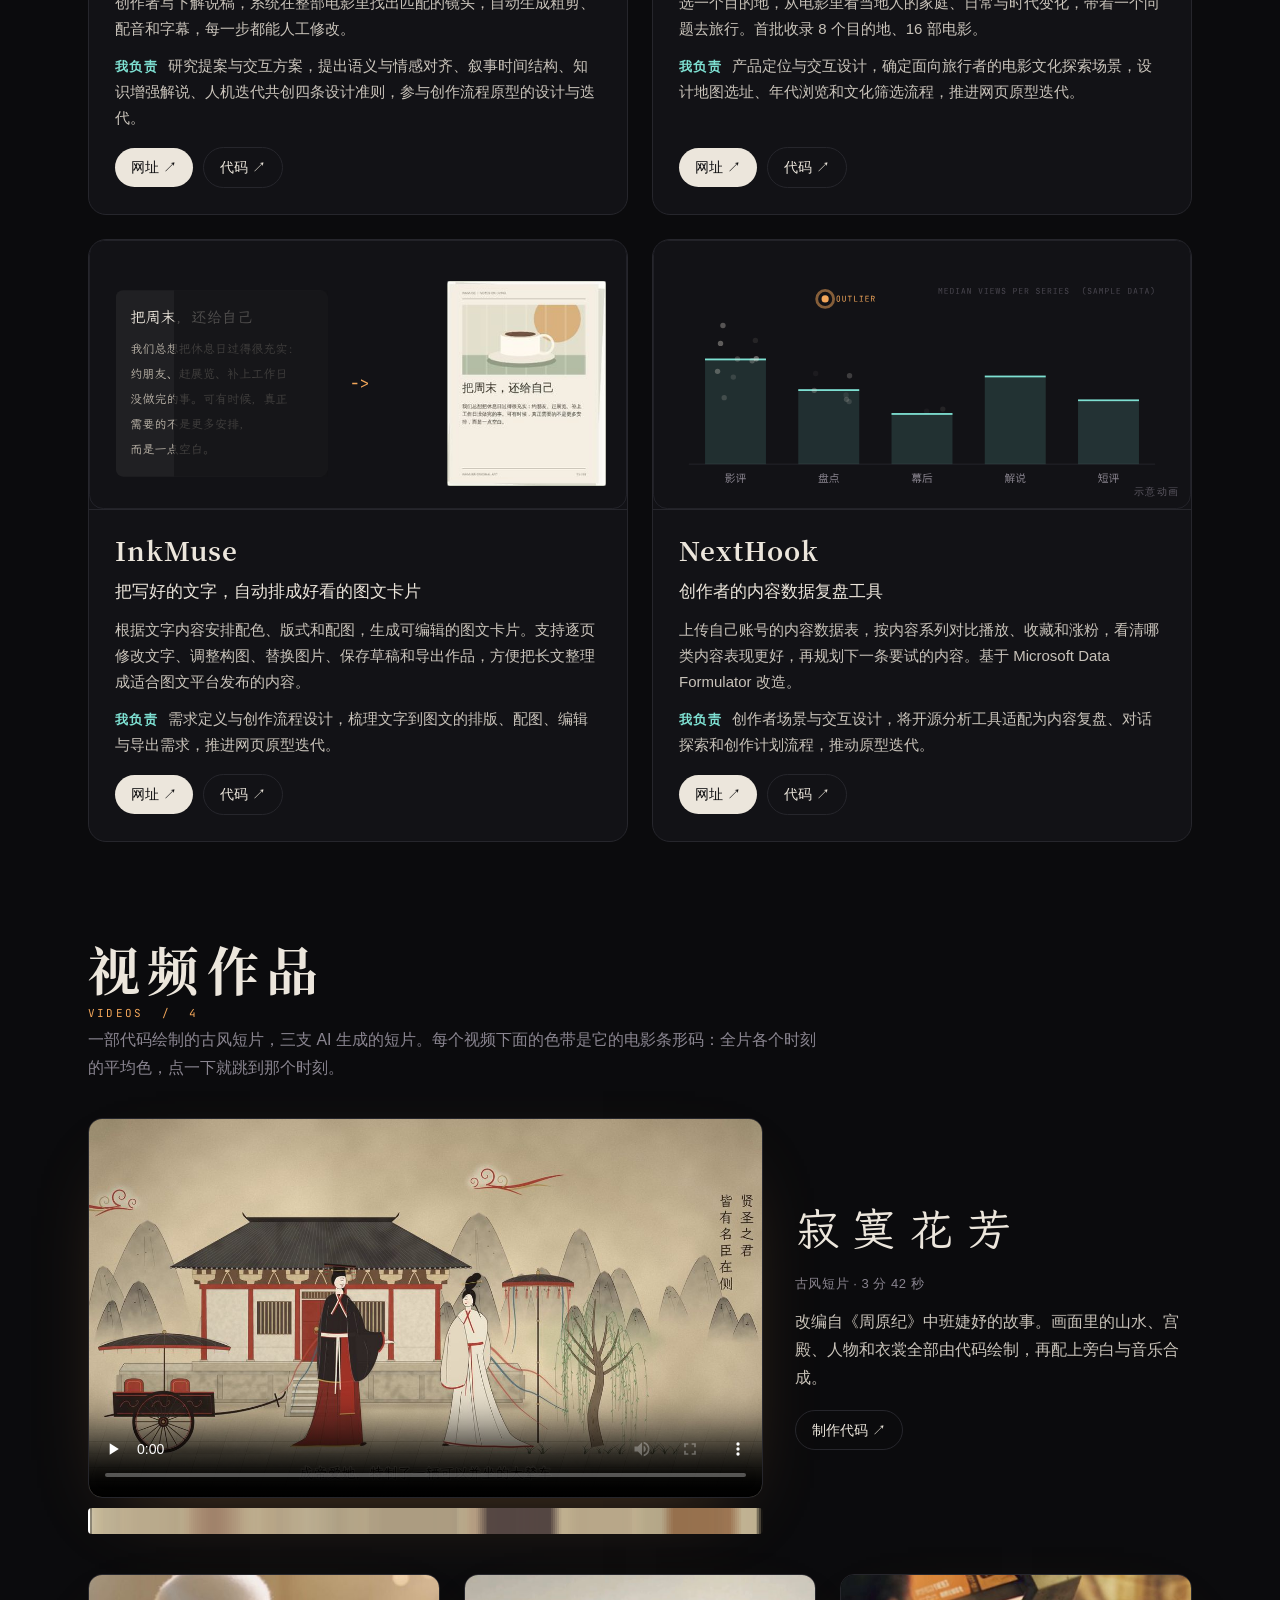
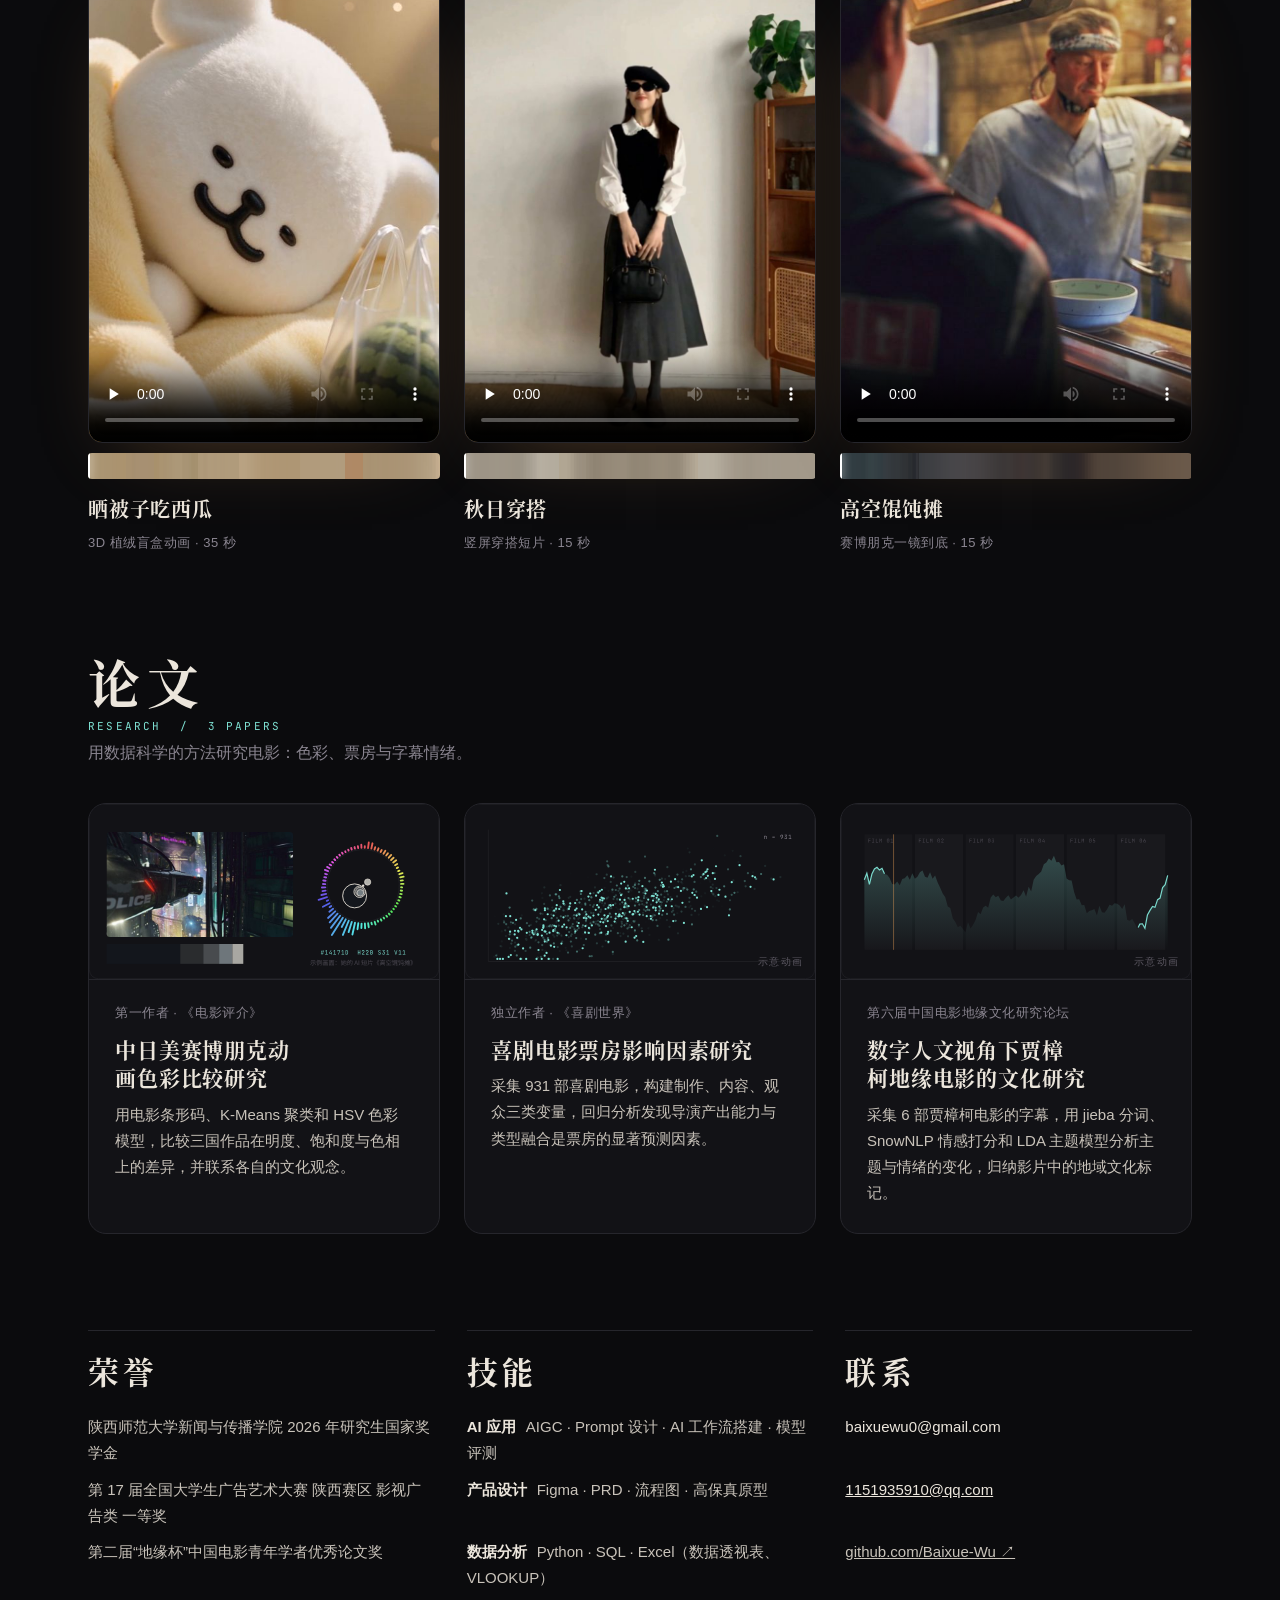
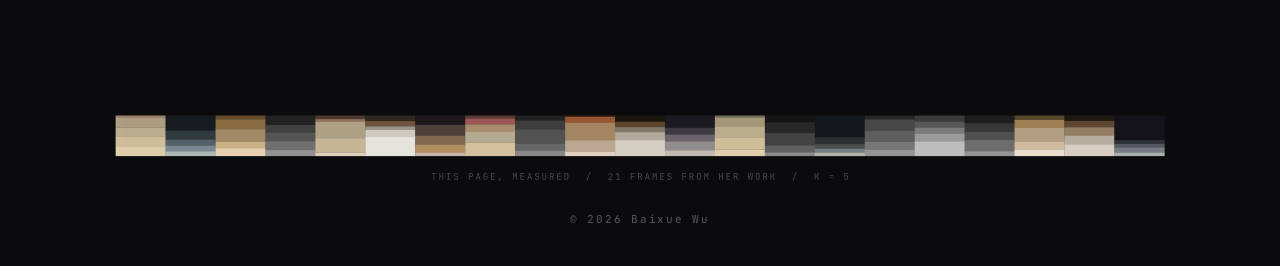
==== commit cf9d5633: "Stack education introduction with consistent typography" ====
--- a/index.html
+++ b/index.html
@@ -10,7 +10,7 @@
 <meta property="og:image" content="media/video/jimo.jpg">
 <link rel="preload" href="assets/fonts/serif-sc.woff2" as="font" type="font/woff2" crossorigin>
 <link rel="preload" href="assets/fonts/mono.woff2" as="font" type="font/woff2" crossorigin>
-<link rel="stylesheet" href="css/site.css?hash=ede86a530ba5">
+<link rel="stylesheet" href="css/site.css?hash=38f57b6fc3e2">
 </head>
 <body>
 <div class="grain" aria-hidden="true"></div>
@@ -52,7 +52,8 @@
 </section>
 
 <section class="intro">
-  <p>陕西师范大学 戏剧与影视 硕士<span class="sep">·</span>华中农业大学 数据科学与大数据技术 学士</p>
+  <p>陕西师范大学 · 戏剧与影视 · 硕士</p>
+  <p>华中农业大学 · 数据科学与大数据技术 · 学士</p>
 </section>
 
 <section class="block" id="projects">
--- a/css/site.css
+++ b/css/site.css
@@ -76,7 +76,8 @@
 #tc { font-variant-numeric: tabular-nums; color: var(--ink-2); }
 
 /* intro */
-.intro { padding: 56px var(--gutter) 24px; display: grid; gap: 6px; justify-items: center; text-align: center; color: var(--ink-2); font-size: 16.5px; }
+.intro { padding: 56px var(--gutter) 24px; display: grid; gap: 8px; justify-items: center; text-align: center; color: var(--ink-2); font: 400 16px/1.75 var(--sans); }
+.intro p { margin: 0; font: inherit; }
 .intro .sep { color: var(--dim); margin-inline: 10px; }
 .intro .want { margin-top: 10px; color: var(--ink); font-size: 18px; }
 
